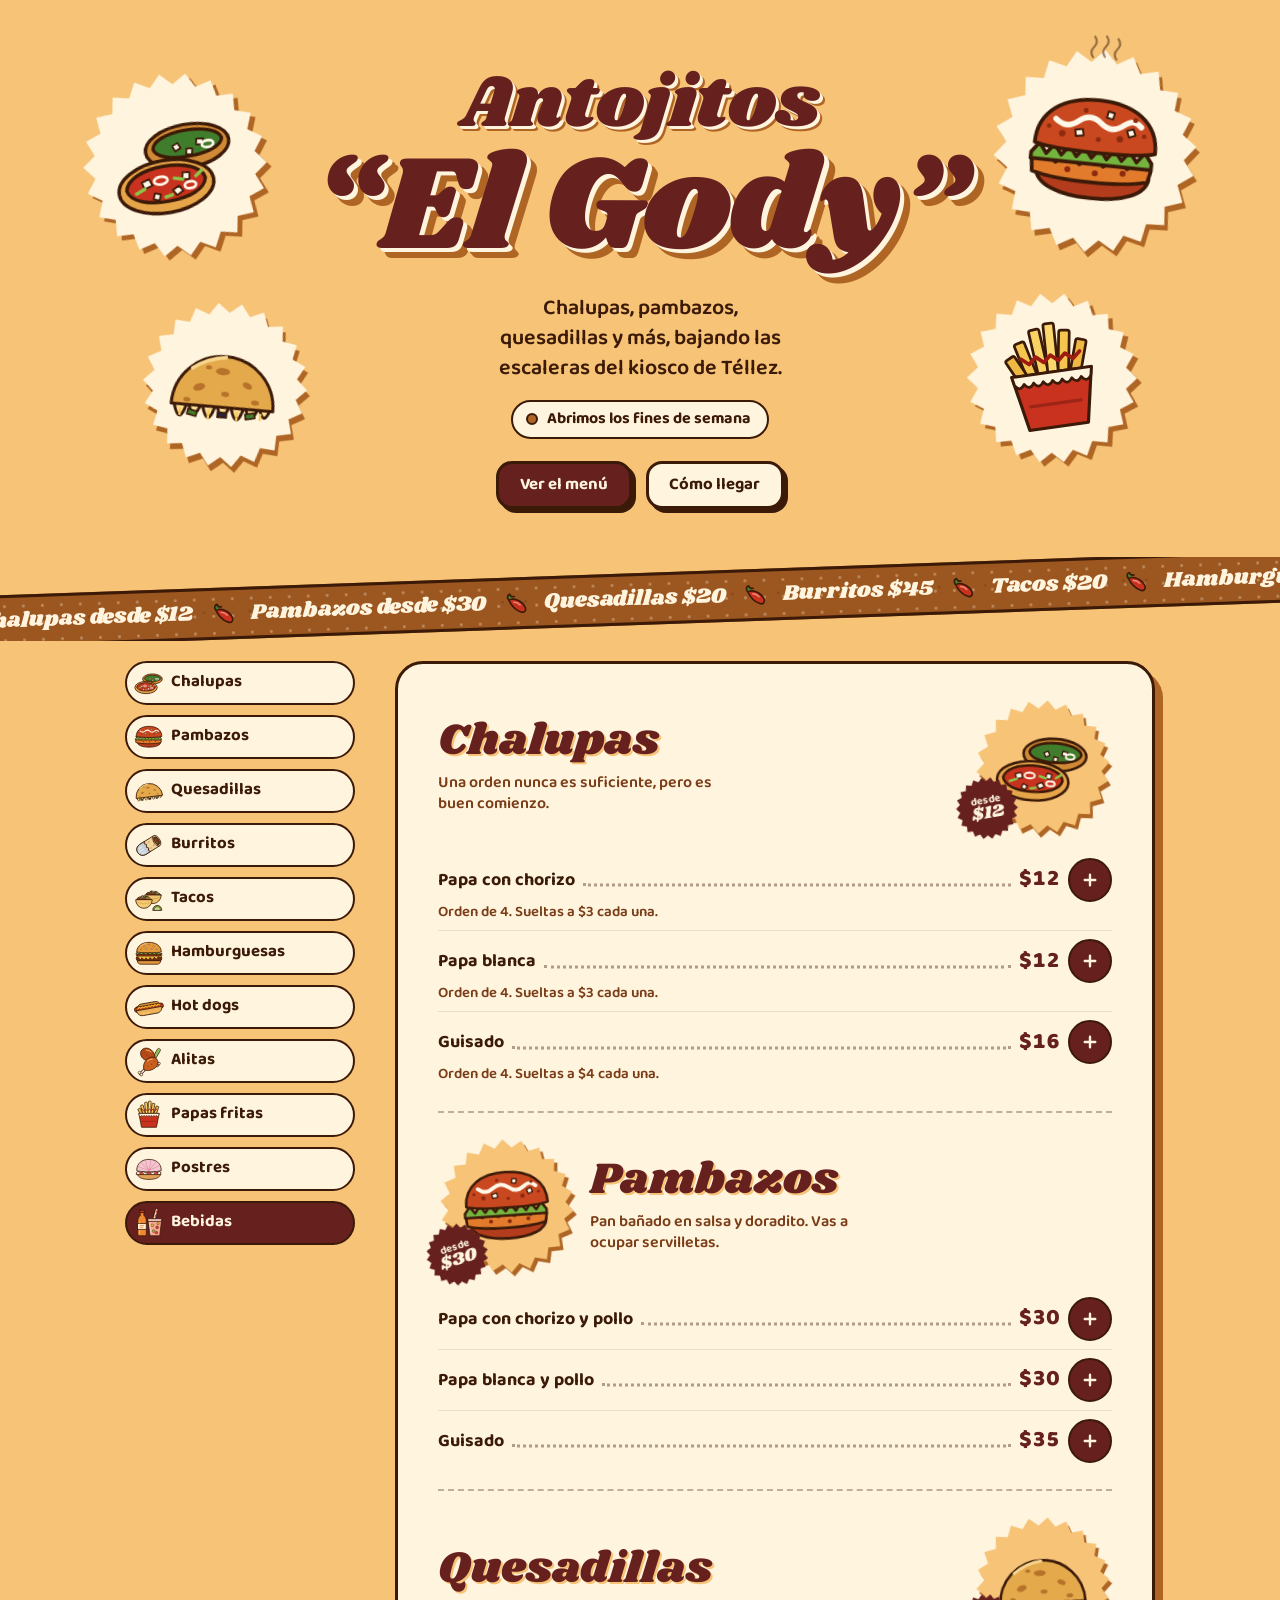
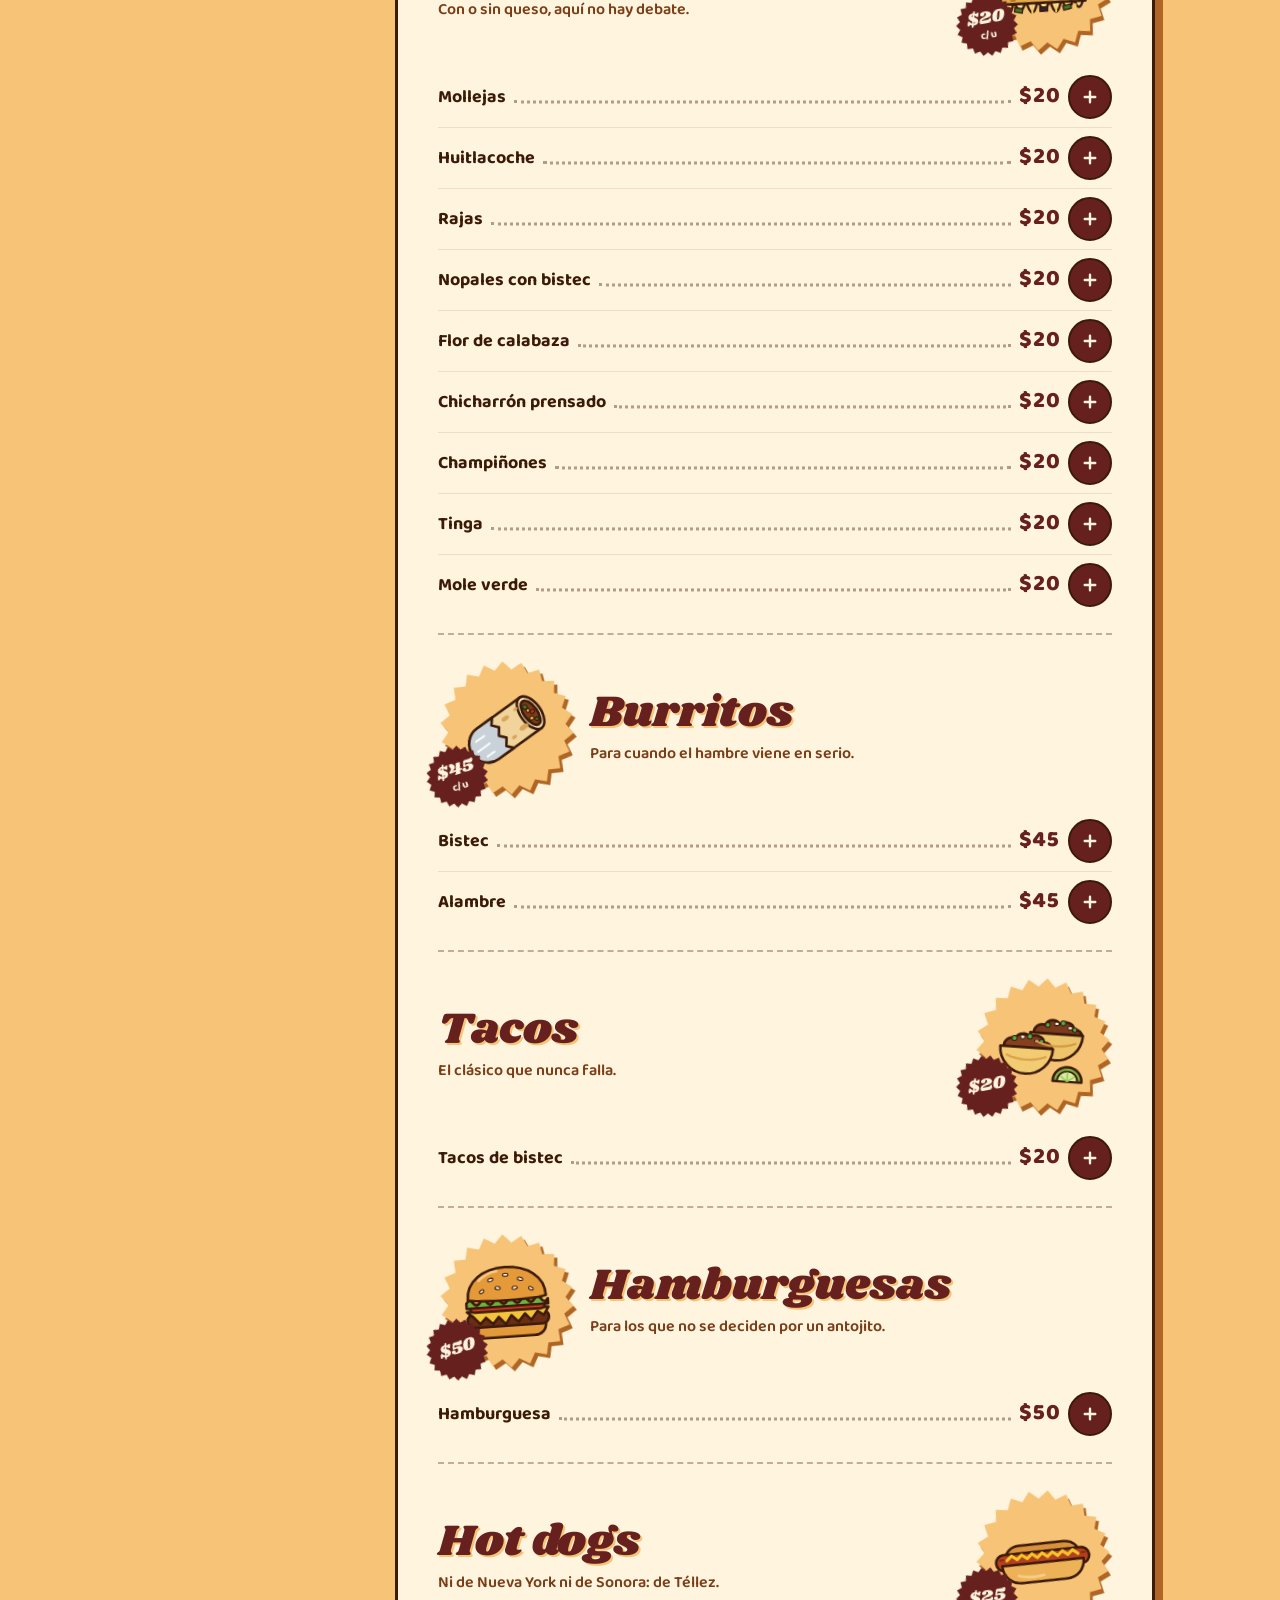
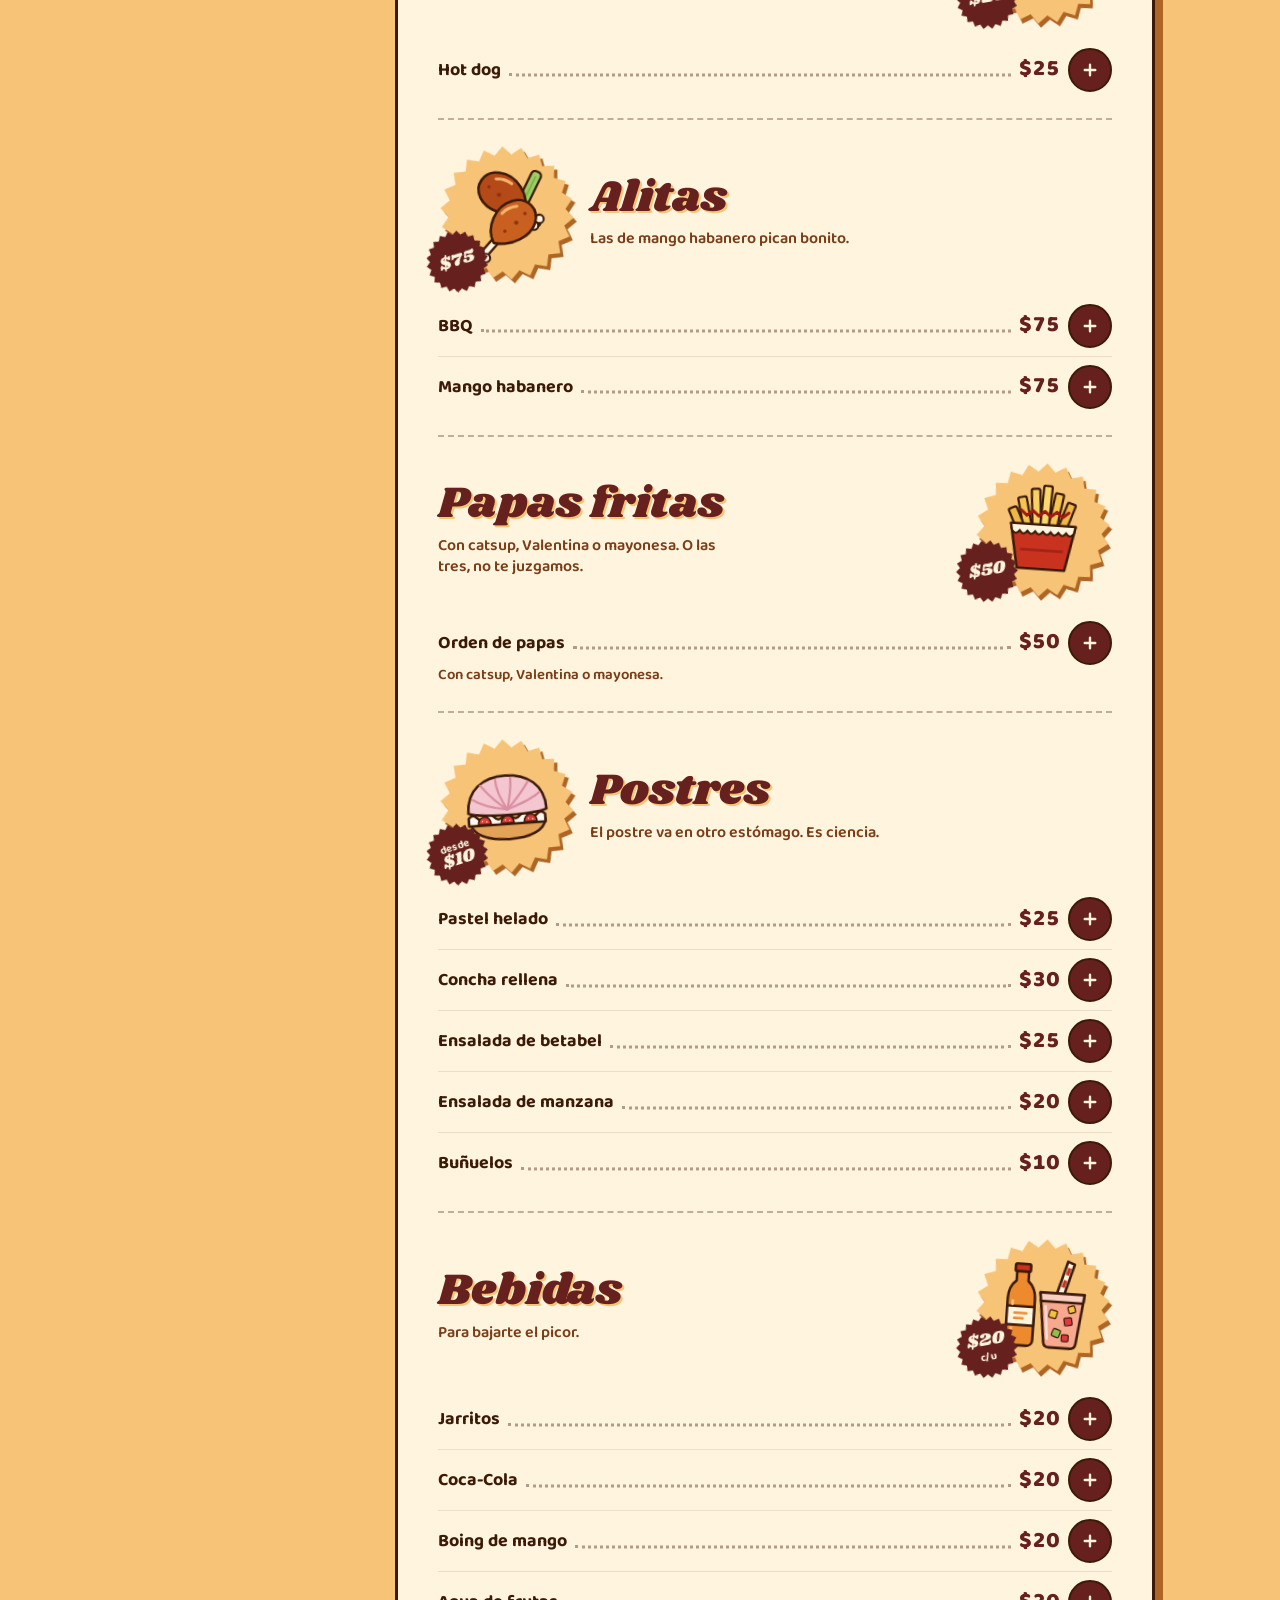
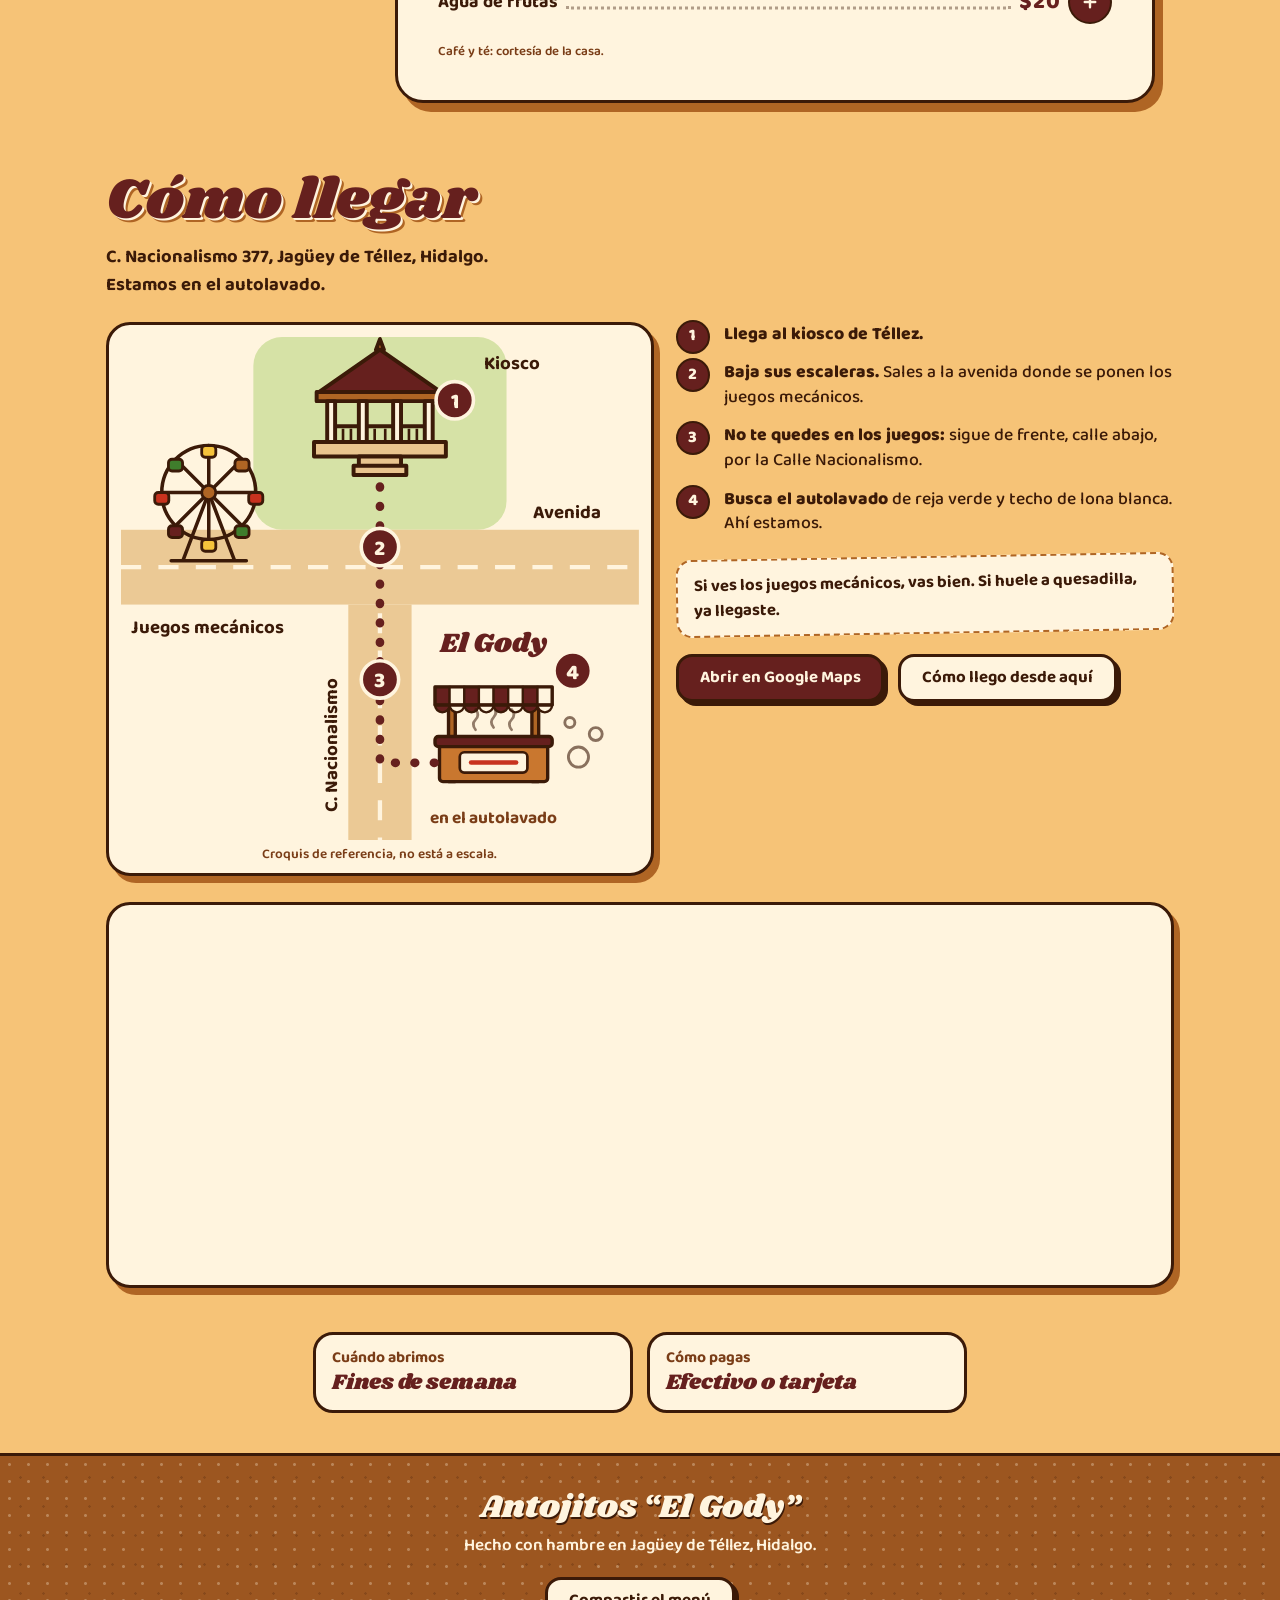
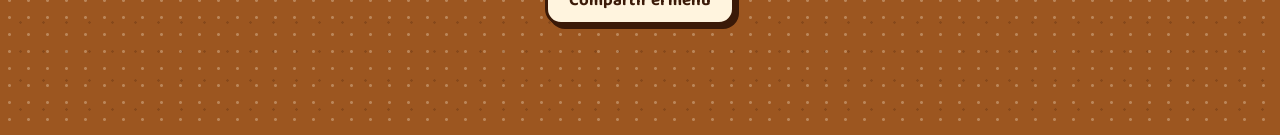
==== index.html @ bcbb07cc "Página del menú de Antojitos "El Gody" Sitio estático para GitHub Pages: menú con precios, ilustraci" ====
<!doctype html>
<html lang="es-MX">
<head>
  <meta charset="utf-8">
  <meta name="viewport" content="width=device-width, initial-scale=1, viewport-fit=cover">
  <title>Antojitos “El Gody” · Menú y precios · Jagüey de Téllez</title>
  <meta name="description" content="Chalupas desde $12, pambazos, quesadillas con o sin queso, burritos, tacos, hamburguesas, hot dogs, alitas, papas y postres. Bajando las escaleras del kiosco de Jagüey de Téllez, Hidalgo.">
  <meta name="theme-color" content="#66201E">
  <link rel="canonical" href="https://ivanvl-18.github.io/antojitos-el-gody/">

  <meta property="og:type" content="website">
  <meta property="og:locale" content="es_MX">
  <meta property="og:site_name" content="Antojitos El Gody">
  <meta property="og:title" content="Antojitos “El Gody” · Menú y precios">
  <meta property="og:description" content="Chalupas, pambazos, quesadillas y más. Bajando las escaleras del kiosco de Jagüey de Téllez. Mira el menú, los precios y cómo llegar.">
  <meta property="og:url" content="https://ivanvl-18.github.io/antojitos-el-gody/">
  <meta property="og:image" content="https://ivanvl-18.github.io/antojitos-el-gody/img/og-image.jpg?v=1">
  <meta property="og:image:secure_url" content="https://ivanvl-18.github.io/antojitos-el-gody/img/og-image.jpg?v=1">
  <meta property="og:image:type" content="image/jpeg">
  <meta property="og:image:width" content="1200">
  <meta property="og:image:height" content="630">
  <meta property="og:image:alt" content="Antojitos El Gody: chalupas, pambazos y quesadillas en Jagüey de Téllez">
  <meta name="twitter:card" content="summary_large_image">
  <meta name="twitter:title" content="Antojitos “El Gody” · Menú y precios">
  <meta name="twitter:description" content="Chalupas, pambazos, quesadillas y más, bajando las escaleras del kiosco de Jagüey de Téllez.">
  <meta name="twitter:image" content="https://ivanvl-18.github.io/antojitos-el-gody/img/og-image.jpg?v=1">

  <link rel="icon" href="favicon.ico" sizes="32x32">
  <link rel="icon" type="image/png" sizes="32x32" href="img/favicon-32.png">
  <link rel="icon" type="image/png" sizes="192x192" href="img/icon-192.png">
  <meta name="apple-mobile-web-app-title" content="El Gody">
  <link rel="apple-touch-icon" href="img/apple-touch-icon.png">
  <link rel="manifest" href="site.webmanifest">

  <link rel="preload" href="fonts/shrikhand-latin-400-normal.woff2" as="font" type="font/woff2" crossorigin>
  <link rel="preload" href="fonts/baloo-2-latin-700-normal.woff2" as="font" type="font/woff2" crossorigin>
  <link rel="stylesheet" href="css/styles.css?v=1">

  <script type="application/ld+json">
  {
    "@context": "https://schema.org",
    "@type": "Restaurant",
    "name": "Antojitos El Gody",
    "url": "https://ivanvl-18.github.io/antojitos-el-gody/",
    "image": "https://ivanvl-18.github.io/antojitos-el-gody/img/og-image.jpg",
    "servesCuisine": ["Antojitos mexicanos", "Comida mexicana"],
    "priceRange": "$",
    "paymentAccepted": "Efectivo, tarjeta",
    "address": {
      "@type": "PostalAddress",
      "streetAddress": "C. Nacionalismo 377 (en el autolavado, abajo del kiosco)",
      "addressLocality": "Jagüey de Téllez",
      "addressRegion": "Hidalgo",
      "addressCountry": "MX"
    },
    "geo": { "@type": "GeoCoordinates", "latitude": 19.982607, "longitude": -98.78892 },
    "hasMap": "https://maps.app.goo.gl/KNUF6QfPcBpcCLHX7"
  }
  </script>
</head>
<body>
<svg xmlns="http://www.w3.org/2000/svg" class="sprite" aria-hidden="true" focusable="false">
<symbol id="i-sello" viewBox="0 0 120 120"><path d="M60.0 2.0 L67.3 9.5 L76.3 4.3 L81.2 13.6 L91.4 11.2 L93.4 21.5 L103.8 22.0 L102.9 32.4 L112.8 35.9 L108.9 45.6 L117.4 51.7 L111.0 60.0 L117.4 68.3 L108.9 74.4 L112.8 84.1 L102.9 87.6 L103.8 98.0 L93.4 98.5 L91.4 108.8 L81.2 106.4 L76.3 115.7 L67.3 110.5 L60.0 118.0 L52.7 110.5 L43.7 115.7 L38.8 106.4 L28.6 108.8 L26.6 98.5 L16.2 98.0 L17.1 87.6 L7.2 84.1 L11.1 74.4 L2.6 68.3 L9.0 60.0 L2.6 51.7 L11.1 45.6 L7.2 35.9 L17.1 32.4 L16.2 22.0 L26.6 21.5 L28.6 11.2 L38.8 13.6 L43.7 4.3 L52.7 9.5Z"/></symbol>
<symbol id="i-chalupa" viewBox="0 0 120 120"><g stroke="#3B1A08" stroke-width="3" stroke-linejoin="round">
  <ellipse cx="73" cy="45" rx="37" ry="19" fill="#D08A35"/>
  <path d="M43 43c1-7 14-12 30-12s30 5 31 12c-1 7-15 11-31 11s-29-4-30-11z" fill="#3F7D2C"/>
  <ellipse cx="49" cy="77" rx="42" ry="23" fill="#E6A548"/>
  <path d="M14 75c2-10 17-16 35-16s34 6 35 16c-2 10-17 15-35 15s-33-5-35-15z" fill="#C8321E"/>
</g>
<g fill="#FFF7E8" stroke="#3B1A08" stroke-width="1.6" stroke-linejoin="round">
  <path d="M28 70l7-2 2 6-7 2z"/><path d="M54 81l6-3 3 5-6 3z"/><path d="M65 67l6 1-1 6-6-1z"/>
  <path d="M38 81l5 2-2 5-5-2z"/><path d="M82 40l6 1-1 5-6-1z"/><path d="M60 43l5-2 2 5-5 2z"/><path d="M72 47l5 1-1 5-5-1z"/>
</g>
<g fill="none" stroke="#FFF7E8" stroke-width="2.4">
  <ellipse cx="45" cy="71" rx="6" ry="3.4"/><ellipse cx="70" cy="79" rx="5" ry="3"/><ellipse cx="91" cy="46" rx="5" ry="3"/>
</g>
<g stroke="#8BC34A" stroke-width="3" stroke-linecap="round"><path d="M22 79l8-3M57 71l7 2M76 72l6-4M47 86l6-1"/></g></symbol>
<symbol id="i-pambazo" viewBox="0 0 120 120"><g stroke="#3B1A08" stroke-width="3" stroke-linejoin="round" stroke-linecap="round">
  <path d="M15 78c1 13 19 20 45 20s44-7 45-20z" fill="#B23C1B"/>
  <path d="M11 72c6-5 13-5 19 0 6-5 13-5 19 0 6-5 13-5 19 0 6-5 13-5 19 0 6-5 13-5 19 0l-2 9c-22 6-70 6-92 0z" fill="#E27B2C"/>
  <path d="M10 66l6-8 6 8 6-8 6 8 6-8 6 8 6-8 6 8 6-8 6 8 6-8 6 8 6-8 6 8 6-8 6 8v5H10z" fill="#73B33E"/>
  <path d="M12 58C12 33 32 20 60 20s48 13 48 38c-15 5-81 5-96 0z" fill="#C9481F"/>
</g>
<path d="M27 38c6 5 12 5 18 0s12-5 18 0 12 5 18 0 10-4 14 0" fill="none" stroke="#FFF7E8" stroke-width="4.5" stroke-linecap="round"/>
<g fill="#8E2A10"><circle cx="33" cy="49" r="2.6"/><circle cx="50" cy="29" r="2"/><circle cx="79" cy="49" r="2.6"/><circle cx="90" cy="33" r="2"/><circle cx="62" cy="51" r="2"/><circle cx="22" cy="44" r="1.8"/><circle cx="98" cy="45" r="1.8"/></g>
<g fill="#FFF7E8" stroke="#3B1A08" stroke-width="1.5" stroke-linejoin="round"><path d="M43 45l6-1 1 5-6 1z"/><path d="M68 28l5 1-1 5-5-1z"/><path d="M84 42l5-2 2 5-5 2z"/></g>
<g fill="#8E2A10"><circle cx="40" cy="77" r="2.4"/><circle cx="62" cy="78" r="2.4"/><circle cx="84" cy="76" r="2.4"/></g></symbol>
<symbol id="i-quesadilla" viewBox="0 0 120 120"><g transform="rotate(-7 60 70)">
  <g stroke="#3B1A08" stroke-width="3" stroke-linejoin="round">
    <path d="M12 78q7 30 14 0q7 24 14 0q7 30 14 0q7 24 14 0q7 30 14 0q7 24 14 0q6 22 12 0z" fill="#FFE29A"/>
    <path d="M10 82a50 50 0 0 1 100 0z" fill="#E4A94B"/>
  </g>
  <path d="M19 86v6M47 86v8M75 86v7M98 86v5" stroke="#F7C95C" stroke-width="2.4" stroke-linecap="round"/>
  <g fill="#B8732B">
    <ellipse cx="36" cy="64" rx="6" ry="3.5" transform="rotate(-20 36 64)"/><ellipse cx="58" cy="47" rx="7" ry="3.5"/>
    <ellipse cx="83" cy="59" rx="5" ry="3" transform="rotate(25 83 59)"/><ellipse cx="62" cy="69" rx="4" ry="2.5"/>
    <ellipse cx="92" cy="75" rx="4" ry="2.4"/><ellipse cx="25" cy="77" rx="3.5" ry="2.2"/><ellipse cx="44" cy="44" rx="3" ry="2"/>
  </g>
  <g stroke="#3B1A08" stroke-width="1.6" stroke-linejoin="round">
    <path d="M27 86l9 2-1 5-9-2z" fill="#3F7D2C"/><path d="M56 87h9v5h-9z" fill="#2E2238"/><path d="M83 87l9-2 1 5-9 2z" fill="#3F7D2C"/>
  </g>
  <path d="M28 46q14-11 32-13" fill="none" stroke="#F7D58C" stroke-width="3.5" stroke-linecap="round"/>
</g></symbol>
<symbol id="i-burrito" viewBox="0 0 120 120"><g transform="rotate(-32 60 62)">
  <g stroke="#3B1A08" stroke-width="3" stroke-linejoin="round">
    <path d="M32 40h62v44H32a22 22 0 0 1 0-44z" fill="#F0D49B"/>
    <path d="M32 40h22l-6 7 6 7-6 8 6 7-6 8 6 7H32a22 22 0 0 1 0-44z" fill="#C9D1D9"/>
    <ellipse cx="94" cy="62" rx="12" ry="22" fill="#F7E2B5"/>
    <ellipse cx="94" cy="62" rx="8" ry="16.5" fill="#7A3B1E"/>
  </g>
  <g stroke="#3B1A08" stroke-width="1.3">
    <rect x="90" y="50" width="5" height="5" rx="1.5" fill="#3F7D2C"/><rect x="94" y="60" width="5" height="4" rx="1.5" fill="#C8321E"/>
    <rect x="89" y="66" width="5" height="4" rx="1.5" fill="#F5C33B"/><rect x="94" y="70" width="4" height="4" rx="1.5" fill="#3F7D2C"/>
    <rect x="91" y="56" width="4" height="4" rx="1.5" fill="#F5C33B"/>
  </g>
  <g fill="#D9A55B"><ellipse cx="66" cy="50" rx="5" ry="2.5"/><ellipse cx="78" cy="71" rx="6" ry="3"/><ellipse cx="62" cy="74" rx="3.5" ry="2"/><ellipse cx="82" cy="48" rx="3" ry="1.8"/></g>
  <g stroke="#FFFFFF" stroke-width="2.4" stroke-linecap="round" opacity=".9"><path d="M22 52h12M17 63h17M23 74h10"/></g>
</g></symbol>
<symbol id="i-tacos" viewBox="0 0 120 120"><g stroke="#3B1A08" stroke-width="3" stroke-linejoin="round" stroke-linecap="round">
  <path d="M48 46c0-7 6-12 13-10 3-7 13-8 17-2 6-5 16-2 17 5 6 0 10 4 10 8z" fill="#7A3B1E"/>
  <path d="M44 46a31 31 0 0 0 62 0z" fill="#EEC46A"/>
  <path d="M14 64c0-7 6-12 13-10 3-7 13-8 17-2 6-5 16-2 17 5 6 0 10 4 10 8z" fill="#86401F"/>
  <path d="M10 64a31 31 0 0 0 62 0z" fill="#F2CB72"/>
  <path d="M74 101a17 17 0 0 1 34 0z" fill="#7CB342"/>
  <path d="M79 101a12 12 0 0 1 24 0z" fill="#D7EDA0" stroke-width="2"/>
</g>
<path d="M91 101V90M91 101l-8-6M91 101l8-6" stroke="#9CCB5E" stroke-width="2"/>
<g fill="#4CAF50" stroke="#3B1A08" stroke-width="1.2">
  <circle cx="26" cy="54" r="3"/><circle cx="44" cy="51" r="3"/><circle cx="58" cy="56" r="2.6"/><circle cx="64" cy="36" r="2.8"/><circle cx="82" cy="33" r="3"/><circle cx="96" cy="40" r="2.6"/>
</g>
<g fill="#FFF7E8" stroke="#3B1A08" stroke-width="1.2">
  <rect x="33" y="50" width="5" height="4" rx="1"/><rect x="50" y="54" width="5" height="4" rx="1"/><rect x="72" y="32" width="5" height="4" rx="1"/><rect x="88" y="36" width="5" height="4" rx="1"/>
</g>
<path d="M18 74q23 9 46 0" fill="none" stroke="#D9A24C" stroke-width="2.5" stroke-linecap="round"/>
<path d="M52 56q23 9 46 0" fill="none" stroke="#D29A44" stroke-width="2.5" stroke-linecap="round"/></symbol>
<symbol id="i-hamburguesa" viewBox="0 0 120 120"><g stroke="#3B1A08" stroke-width="3" stroke-linejoin="round">
  <path d="M16 88h88c0 9-6 14-14 14H30c-8 0-14-5-14-14z" fill="#E39A3A"/>
  <rect x="12" y="73" width="96" height="16" rx="8" fill="#6B2E14"/>
  <path d="M12 70H108L102 79 95 74 87 84 80 76 72 85 64 77 57 87 49 78 42 86 34 78 27 85 20 77Z" fill="#F5C33B"/>
  <rect x="16" y="62" width="88" height="9" rx="4.5" fill="#D93A26"/>
  <path d="M12 60q4-6 8 0t8 0 8 0 8 0 8 0 8 0 8 0 8 0 8 0 8 0 8 0 8 0V66H12z" fill="#6DB33F"/>
  <path d="M14 56c0-22 20-36 46-36s46 14 46 36c-10 4-82 4-92 0z" fill="#E59A3A"/>
</g>
<g fill="#FFF4DE" stroke="#3B1A08" stroke-width="1.2">
  <ellipse cx="42" cy="34" rx="3.2" ry="1.8" transform="rotate(-20 42 34)"/><ellipse cx="60" cy="29" rx="3.2" ry="1.8"/>
  <ellipse cx="77" cy="35" rx="3.2" ry="1.8" transform="rotate(20 77 35)"/><ellipse cx="50" cy="44" rx="3.2" ry="1.8" transform="rotate(10 50 44)"/>
  <ellipse cx="70" cy="45" rx="3.2" ry="1.8" transform="rotate(-10 70 45)"/><ellipse cx="31" cy="47" rx="3" ry="1.7" transform="rotate(-30 31 47)"/>
  <ellipse cx="89" cy="47" rx="3" ry="1.7" transform="rotate(30 89 47)"/>
</g>
<path d="M28 34q10-9 22-10" fill="none" stroke="#F7C98A" stroke-width="3" stroke-linecap="round"/></symbol>
<symbol id="i-hotdog" viewBox="0 0 120 120"><g transform="rotate(-10 60 64)">
  <g stroke="#3B1A08" stroke-width="3" stroke-linejoin="round" stroke-linecap="round">
    <path d="M16 62c0-12 8-18 18-18h52c10 0 18 6 18 18z" fill="#D8923C"/>
    <rect x="5" y="53" width="110" height="19" rx="9.5" fill="#B5401F"/>
    <path d="M12 66h96c0 13-9 22-22 22H34c-13 0-22-9-22-22z" fill="#EDB257"/>
  </g>
  <path d="M18 60l6-5 6 5 6-5 6 5 6-5 6 5 6-5 6 5 6-5 6 5 6-5 6 5 6-5 6 5" fill="none" stroke="#F5C629" stroke-width="3.6" stroke-linecap="round" stroke-linejoin="round"/>
  <path d="M10 59h4M106 59h4" stroke="#8E2A10" stroke-width="2.5" stroke-linecap="round"/>
  <path d="M30 79q14 5 30 2" fill="none" stroke="#F7CD86" stroke-width="3" stroke-linecap="round"/>
</g></symbol>
<symbol id="i-alitas" viewBox="0 0 120 120"><g stroke="#3B1A08" stroke-width="2.6" stroke-linejoin="round">
  <rect x="78" y="10" width="12" height="62" rx="5" fill="#9CCC65" transform="rotate(30 84 41)"/>
  <path d="M84 16v50" stroke="#7CB342" stroke-width="2" transform="rotate(30 84 41)"/>
</g>
<g transform="translate(118 -34) scale(-1 1)">
  <path d="M40 92L24 108" stroke="#3B1A08" stroke-width="11" stroke-linecap="round"/>
  <path d="M40 92L24 108" stroke="#FFF4DE" stroke-width="5.5" stroke-linecap="round"/>
  <circle cx="20.5" cy="103.5" r="5" fill="#FFF4DE" stroke="#3B1A08" stroke-width="2.4"/>
  <circle cx="27.5" cy="111" r="5" fill="#FFF4DE" stroke="#3B1A08" stroke-width="2.4"/>
  <path d="M38 94C30 76 42 50 64 46c18-3 30 12 24 28-6 15-28 26-50 20z" fill="#B44A17" stroke="#3B1A08" stroke-width="3" stroke-linejoin="round"/>
  <path d="M50 60q8-7 18-7" stroke="#F6B26B" stroke-width="3.5" fill="none" stroke-linecap="round"/>
  <g fill="#8E3210"><circle cx="66" cy="72" r="2.5"/><circle cx="52" cy="81" r="2"/><circle cx="77" cy="62" r="2"/></g></g>
<g transform="translate(4 0)">
  <path d="M40 92L24 108" stroke="#3B1A08" stroke-width="11" stroke-linecap="round"/>
  <path d="M40 92L24 108" stroke="#FFF4DE" stroke-width="5.5" stroke-linecap="round"/>
  <circle cx="20.5" cy="103.5" r="5" fill="#FFF4DE" stroke="#3B1A08" stroke-width="2.4"/>
  <circle cx="27.5" cy="111" r="5" fill="#FFF4DE" stroke="#3B1A08" stroke-width="2.4"/>
  <path d="M38 94C30 76 42 50 64 46c18-3 30 12 24 28-6 15-28 26-50 20z" fill="#C9601F" stroke="#3B1A08" stroke-width="3" stroke-linejoin="round"/>
  <path d="M50 60q8-7 18-7" stroke="#F6B26B" stroke-width="3.5" fill="none" stroke-linecap="round"/>
  <g fill="#8E3210"><circle cx="66" cy="72" r="2.5"/><circle cx="52" cy="81" r="2"/><circle cx="77" cy="62" r="2"/></g></g></symbol>
<symbol id="i-papas" viewBox="0 0 120 120"><g stroke="#3B1A08" stroke-width="2.6" stroke-linejoin="round">
  <rect x="34" y="22" width="10" height="50" rx="2" fill="#F5C64F" transform="rotate(-14 39 47)"/>
  <rect x="80" y="26" width="10" height="46" rx="2" fill="#EDB843" transform="rotate(18 85 49)"/>
  <rect x="46" y="12" width="10" height="58" rx="2" fill="#F8D262" transform="rotate(-5 51 41)"/>
  <rect x="68" y="16" width="10" height="54" rx="2" fill="#F5C64F" transform="rotate(9 73 43)"/>
  <rect x="57" y="8" width="10" height="60" rx="2" fill="#FAD86E" transform="rotate(2 62 38)"/>
  <rect x="26" y="34" width="10" height="40" rx="2" fill="#EDB843" transform="rotate(-26 31 54)"/>
  <path d="M22 54h76l-10 52H32z" fill="#C8321E" stroke-width="3"/>
  <path d="M22 54H98L96.5 62 Q91.9 69.0 87.3 62.0 Q82.8 69.0 78.2 62.0 Q73.7 69.0 69.1 62.0 Q64.6 69.0 60.0 62.0 Q55.4 69.0 50.9 62.0 Q46.3 69.0 41.8 62.0 Q37.2 69.0 32.7 62.0 Q28.1 69.0 23.5 62.0Z" fill="#FFF4DE"/>
</g>
<path d="M33 38l7 6 7-6 7 6 7-6 7 6 7-6 7 6 7-6" fill="none" stroke="#9E1B12" stroke-width="3.6" stroke-linecap="round" stroke-linejoin="round"/>
<path d="M36 84h48" stroke="#9E2416" stroke-width="3" stroke-linecap="round"/></symbol>
<symbol id="i-postre" viewBox="0 0 120 120"><g stroke="#3B1A08" stroke-width="3" stroke-linejoin="round" stroke-linecap="round">
  <path d="M16 78h88c-2 13-18 21-44 21S18 91 16 78z" fill="#E2A257"/>
  <path d="M14 72q5-6 10 0t10 0 10 0 10 0 10 0 10 0 10 0 10 0 10 0v9H14z" fill="#FFF8EE"/>
</g>
<g stroke="#3B1A08" stroke-width="1.8" stroke-linejoin="round">
  <path d="M25 80c0-5 3-9 7.5-9s7.5 4 7.5 9z" fill="#E0393E"/><path d="M52 80c0-5 3-9 7.5-9s7.5 4 7.5 9z" fill="#E0393E"/><path d="M79 80c0-5 3-9 7.5-9s7.5 4 7.5 9z" fill="#E0393E"/>
</g>
<g fill="#FFE3A3"><circle cx="30" cy="76" r=".9"/><circle cx="35" cy="77" r=".9"/><circle cx="57" cy="76" r=".9"/><circle cx="62" cy="77" r=".9"/><circle cx="84" cy="76" r=".9"/><circle cx="89" cy="77" r=".9"/></g>
<path d="M14 66C14 38 34 24 60 24s46 14 46 42c-16 6-76 6-92 0z" fill="#F4C6CF" stroke="#3B1A08" stroke-width="3" stroke-linejoin="round"/>
<g fill="none" stroke="#D98FA0" stroke-width="2.6" stroke-linecap="round">
  <path d="M60 64C46 54 36 42 30 34"/><path d="M60 64C52 50 48 38 48 28"/><path d="M60 64C64 50 66 38 66 27"/>
  <path d="M60 64C72 52 80 42 86 33"/><path d="M60 64C78 58 92 52 99 46"/><path d="M60 64C42 61 28 56 20 50"/>
</g></symbol>
<symbol id="i-bebida" viewBox="0 0 120 120"><g stroke="#3B1A08" stroke-width="3" stroke-linejoin="round" stroke-linecap="round">
  <path d="M27 20h14v12c7 6 9 13 9 21v48c0 4-3 7-7 7H25c-4 0-7-3-7-7V53c0-8 2-15 9-21z" fill="#EE8A2E"/>
  <rect x="25" y="12" width="18" height="9" rx="2" fill="#C8321E"/>
  <rect x="18" y="62" width="32" height="22" fill="#FFF4DE"/>
  <path d="M86 6l8 3-14 50-8-3z" fill="#FFF4DE"/>
  <path d="M56 44h52l-7 58c-.5 4-3 6-7 6H70c-4 0-6.5-2-7-6z" fill="#F7A88F"/>
  <path d="M56 44h52l-1.2 10H57.2z" fill="#FBD0C2"/>
</g>
<path d="M88.5 13.5l-2.4 8.6M84.4 28.2l-2.4 8.6" stroke="#C8321E" stroke-width="4"/>
<g stroke="#3B1A08" stroke-width="1.4">
  <rect x="68" y="64" width="9" height="9" rx="1.5" fill="#F5C33B" transform="rotate(12 72 68)"/>
  <rect x="86" y="72" width="9" height="9" rx="1.5" fill="#E0393E" transform="rotate(-10 90 76)"/>
  <rect x="73" y="86" width="9" height="9" rx="1.5" fill="#8BC34A" transform="rotate(20 77 90)"/>
  <rect x="90" y="58" width="8" height="8" rx="1.5" fill="#F5C33B" transform="rotate(-18 94 62)"/>
  <rect x="84" y="92" width="8" height="8" rx="1.5" fill="#E0393E"/>
</g>
<path d="M63 60l4 38" stroke="#FFFFFF" stroke-width="3" stroke-linecap="round" opacity=".65"/>
<path d="M24 56v4M24 88v12" stroke="#FFC48A" stroke-width="3" stroke-linecap="round"/>
<path d="M27 70h14M27 76h10" stroke="#EE8A2E" stroke-width="3" stroke-linecap="round"/></symbol>
<symbol id="i-kiosko" viewBox="0 0 120 120"><g stroke="#3B1A08" stroke-width="3" stroke-linejoin="round">
  <path d="M57 14h6l-3-8z" fill="#AF6524"/>
  <path d="M60 14L106 46H14z" fill="#66201E"/>
  <path d="M12 46h96v7H12z" fill="#AF6524"/>
  <path d="M20 53h6v31h-6zM44 53h6v31h-6zM70 53h6v31h-6zM94 53h6v31h-6z" fill="#FFF4DE"/>
  <path d="M26 72h18M50 72h20M76 72h18" fill="none"/>
  <path d="M10 84h100v11H10z" fill="#E9C48E"/>
  <path d="M44 95h32v7H44zM40 102h40v7H40z" fill="#E9C48E"/>
</g>
<path d="M32 74v10M38 74v10M56 74v10M64 74v10M82 74v10M88 74v10" stroke="#3B1A08" stroke-width="2"/></symbol>
<symbol id="i-rueda" viewBox="0 0 120 120"><g fill="none" stroke="#3B1A08" stroke-width="3" stroke-linecap="round" stroke-linejoin="round">
  <path d="M60 54L38 112M60 54L82 112M28 112h64"/>
  <circle cx="60" cy="54" r="40"/>
  <path d="M60 14v80M20 54h80M31.7 25.7l56.6 56.6M88.3 25.7L31.7 82.3"/>
</g>
<g stroke="#3B1A08" stroke-width="2.4"><rect x="94.0" y="54.0" width="12" height="10" rx="3" fill="#C8321E"/><rect x="82.3" y="82.3" width="12" height="10" rx="3" fill="#3F7D2C"/><rect x="54.0" y="94.0" width="12" height="10" rx="3" fill="#F5C33B"/><rect x="25.7" y="82.3" width="12" height="10" rx="3" fill="#66201E"/><rect x="14.0" y="54.0" width="12" height="10" rx="3" fill="#C8321E"/><rect x="25.7" y="25.7" width="12" height="10" rx="3" fill="#3F7D2C"/><rect x="54.0" y="14.0" width="12" height="10" rx="3" fill="#F5C33B"/><rect x="82.3" y="25.7" width="12" height="10" rx="3" fill="#AF6524"/></g>
<circle cx="60" cy="54" r="6" fill="#AF6524" stroke="#3B1A08" stroke-width="2.4"/></symbol>
<symbol id="i-puesto" viewBox="0 0 120 120"><g stroke="#3B1A08" stroke-width="3" stroke-linejoin="round">
  <path d="M20 40h6v66h-6zM94 40h6v66h-6z" fill="#AF6524"/>
  <rect x="12" y="72" width="96" height="34" rx="3" fill="#C9772F"/>
  <rect x="8" y="66" width="104" height="9" rx="3" fill="#66201E"/>
</g>
<g stroke="#3B1A08" stroke-width="2"><rect x="8" y="22" width="13" height="16" fill="#66201E"/><path d="M8 38a6.5 6.5 0 0 0 13 0z" fill="#66201E"/><rect x="21" y="22" width="13" height="16" fill="#FFF4DE"/><path d="M21 38a6.5 6.5 0 0 0 13 0z" fill="#FFF4DE"/><rect x="34" y="22" width="13" height="16" fill="#66201E"/><path d="M34 38a6.5 6.5 0 0 0 13 0z" fill="#66201E"/><rect x="47" y="22" width="13" height="16" fill="#FFF4DE"/><path d="M47 38a6.5 6.5 0 0 0 13 0z" fill="#FFF4DE"/><rect x="60" y="22" width="13" height="16" fill="#66201E"/><path d="M60 38a6.5 6.5 0 0 0 13 0z" fill="#66201E"/><rect x="73" y="22" width="13" height="16" fill="#FFF4DE"/><path d="M73 38a6.5 6.5 0 0 0 13 0z" fill="#FFF4DE"/><rect x="86" y="22" width="13" height="16" fill="#66201E"/><path d="M86 38a6.5 6.5 0 0 0 13 0z" fill="#66201E"/><rect x="99" y="22" width="13" height="16" fill="#FFF4DE"/><path d="M99 38a6.5 6.5 0 0 0 13 0z" fill="#FFF4DE"/></g>
<rect x="8" y="22" width="104" height="16" fill="none" stroke="#3B1A08" stroke-width="3" stroke-linejoin="round"/>
<rect x="30" y="80" width="60" height="18" rx="4" fill="#FFF4DE" stroke="#3B1A08" stroke-width="2.4"/>
<path d="M40 89h40" stroke="#C8321E" stroke-width="4" stroke-linecap="round"/>
<g fill="none" stroke="#3B1A08" stroke-width="2.4" stroke-linecap="round" opacity=".55"><path d="M44 60q-4-5 0-9t0-9"/><path d="M60 58q-4-5 0-9t0-9"/><path d="M76 60q-4-5 0-9t0-9"/></g></symbol>
<symbol id="i-chile" viewBox="0 0 48 48"><path d="M14 18c10-3 22 3 26 13 2 5-2 9-7 7-8-3-14-8-19-20z" fill="#C8321E" stroke="#3B1A08" stroke-width="2.6" stroke-linejoin="round"/>
<path d="M14 18c-3-3-2-8 2-9 1 3 3 5 7 4" fill="#3F7D2C" stroke="#3B1A08" stroke-width="2.6" stroke-linejoin="round" stroke-linecap="round"/>
<path d="M22 22q6 0 10 5" fill="none" stroke="#F08A7A" stroke-width="2.2" stroke-linecap="round"/></symbol>
</svg>

<a class="saltar" href="#menu">Saltar al menú</a>

<header class="portada">
  <div class="portada__stickers" aria-hidden="true">
    <div class="sticker sticker--1">
      <svg class="sticker__sello" viewBox="0 0 120 120"><use href="#i-sello"/></svg>
      <svg class="sticker__comida" viewBox="0 0 120 120"><use href="#i-chalupa"/></svg>
    </div>
    <div class="sticker sticker--2">
      <svg class="sticker__sello" viewBox="0 0 120 120"><use href="#i-sello"/></svg>
      <svg class="sticker__comida" viewBox="0 0 120 120"><use href="#i-pambazo"/></svg>
      <svg class="vapor" viewBox="0 0 60 40"><path d="M14 38q-6-7 0-14t0-14"/><path d="M30 36q-6-7 0-14t0-14"/><path d="M46 38q-6-7 0-14t0-14"/></svg>
    </div>
    <div class="sticker sticker--3">
      <svg class="sticker__sello" viewBox="0 0 120 120"><use href="#i-sello"/></svg>
      <svg class="sticker__comida" viewBox="0 0 120 120"><use href="#i-quesadilla"/></svg>
    </div>
    <div class="sticker sticker--4">
      <svg class="sticker__sello" viewBox="0 0 120 120"><use href="#i-sello"/></svg>
      <svg class="sticker__comida" viewBox="0 0 120 120"><use href="#i-papas"/></svg>
    </div>
  </div>

  <h1 class="logo">
    <span class="logo__antes">Antojitos</span>
    <span class="logo__nombre">“El Gody”</span>
  </h1>
  <p class="portada__texto">Chalupas, pambazos, quesadillas y más, bajando las escaleras del kiosco de Téllez.</p>
  <p class="estado" id="estado"><span class="estado__punto" aria-hidden="true"></span><span id="estado-texto">Abrimos los fines de semana</span></p>
  <div class="portada__botones">
    <a class="btn btn--principal" href="#menu">Ver el menú</a>
    <a class="btn btn--secundario" href="#como-llegar">Cómo llegar</a>
  </div>
</header>

<div class="liston-caja" aria-hidden="true">
  <div class="liston">
    <div class="liston__pista" id="liston"></div>
  </div>
</div>

<div class="carta">
  <nav class="categorias" aria-label="Secciones del menú">
    <ul class="categorias__lista" id="categorias"></ul>
  </nav>

  <main class="hoja" id="menu" tabindex="-1">
    <h2 class="hoja__titulo">El menú</h2>
    <div id="menu-contenido">
      <noscript><p class="sin-js">Para ver el menú con precios, activa JavaScript en tu navegador.</p></noscript>
    </div>
  </main>
</div>

<section class="llegar" id="como-llegar" aria-labelledby="llegar-titulo">
  <h2 class="seccion__titulo" id="llegar-titulo">Cómo llegar</h2>
  <p class="llegar__direccion">C. Nacionalismo 377, Jagüey de Téllez, Hidalgo. Estamos en el autolavado.</p>

  <div class="llegar__grid">
    <figure class="croquis">
      <svg class="croquis__svg" viewBox="0 0 360 350" role="img" aria-labelledby="croquis-titulo croquis-desc">
        <title id="croquis-titulo">Croquis para llegar a Antojitos El Gody</title>
        <desc id="croquis-desc">Desde el kiosco de Téllez bajas las escaleras a la avenida donde se ponen los juegos mecánicos y sigues de frente, calle abajo, por la Calle Nacionalismo hasta el autolavado.</desc>
        <defs>
          <mask id="ruta-mascara" maskUnits="userSpaceOnUse" x="0" y="0" width="360" height="350">
            <path class="ruta__trazo" d="M180 104V296H222" pathLength="1" fill="none" stroke="#fff" stroke-width="14" stroke-linecap="round" stroke-linejoin="round"/>
          </mask>
        </defs>
        <rect x="92" y="0" width="176" height="134" rx="20" fill="#D6E2A6"/>
        <rect x="0" y="134" width="360" height="52" fill="#EBC995"/>
        <path d="M0 160H360" stroke="#FFF4DE" stroke-width="3" stroke-dasharray="14 12"/>
        <rect x="158" y="186" width="44" height="164" fill="#EBC995"/>
        <path d="M180 192V350" stroke="#FFF4DE" stroke-width="3" stroke-dasharray="14 12"/>
        <use href="#i-kiosko" x="125" y="-4" width="110" height="110"/>
        <use href="#i-rueda" x="12" y="64" width="98" height="98"/>
        <g fill="none" stroke="#3B1A08" stroke-width="2" opacity=".6">
          <circle cx="318" cy="292" r="7"/><circle cx="330" cy="276" r="4.5"/><circle cx="312" cy="268" r="3.5"/>
        </g>
        <use href="#i-puesto" x="212" y="226" width="94" height="94"/>
        <path class="ruta" d="M180 104V296H222" fill="none" stroke="#66201E" stroke-width="6" stroke-linecap="round" stroke-dasharray="0.5 13" mask="url(#ruta-mascara)"/>
        <text class="croquis__etiqueta" x="60" y="206" text-anchor="middle">Juegos mecánicos</text>
        <text class="croquis__etiqueta" x="310" y="126" text-anchor="middle">Avenida</text>
        <text class="croquis__etiqueta" x="252" y="22">Kiosco</text>
        <text class="croquis__etiqueta" transform="translate(150 330) rotate(-90)">C. Nacionalismo</text>
        <text class="croquis__aqui" x="259" y="219" text-anchor="middle">El Gody</text>
        <text class="croquis__nota" x="259" y="338" text-anchor="middle">en el autolavado</text>
        <g class="croquis__paso"><circle cx="232" cy="44" r="13"/><text x="232" y="49.5" text-anchor="middle">1</text></g>
        <g class="croquis__paso"><circle cx="180" cy="146" r="13"/><text x="180" y="151.5" text-anchor="middle">2</text></g>
        <g class="croquis__paso"><circle cx="180" cy="238" r="13"/><text x="180" y="243.5" text-anchor="middle">3</text></g>
        <g class="croquis__paso"><circle cx="314" cy="232" r="13"/><text x="314" y="237.5" text-anchor="middle">4</text></g>
      </svg>
      <figcaption>Croquis de referencia, no está a escala.</figcaption>
    </figure>

    <div class="llegar__pasos">
      <ol class="pasos">
        <li><strong>Llega al kiosco de Téllez.</strong></li>
        <li><strong>Baja sus escaleras.</strong> Sales a la avenida donde se ponen los juegos mecánicos.</li>
        <li><strong>No te quedes en los juegos:</strong> sigue de frente, calle abajo, por la Calle Nacionalismo.</li>
        <li><strong>Busca el autolavado</strong> de reja verde y techo de lona blanca. Ahí estamos.</li>
      </ol>
      <p class="llegar__chiste">Si ves los juegos mecánicos, vas bien. Si huele a quesadilla, ya llegaste.</p>
      <div class="llegar__botones">
        <a class="btn btn--principal" href="https://maps.app.goo.gl/KNUF6QfPcBpcCLHX7" target="_blank" rel="noopener">Abrir en Google Maps</a>
        <a class="btn btn--secundario" href="https://www.google.com/maps/dir/?api=1&amp;destination=19.982607,-98.78892" target="_blank" rel="noopener">Cómo llego desde aquí</a>
      </div>
    </div>
  </div>

  <div class="mapa">
    <iframe title="Mapa de Google con la ubicación de Antojitos El Gody" src="https://www.google.com/maps/embed?pb=!1m14!1m12!1m3!1d234.35105637788342!2d-98.78891992696958!3d19.982607148118195!2m3!1f0!2f0!3f0!3m2!1i1024!2i768!4f13.1!5e0!3m2!1ses-419!2smx!4v1795221778009!5m2!1ses-419!2smx" loading="lazy" referrerpolicy="strict-origin-when-cross-origin" allowfullscreen></iframe>
  </div>
</section>

<section class="datos" aria-label="Horario y formas de pago">
  <div class="dato">
    <h2 class="dato__titulo">Cuándo abrimos</h2>
    <p class="dato__texto" id="dato-horario">Fines de semana</p>
  </div>
  <div class="dato">
    <h2 class="dato__titulo">Cómo pagas</h2>
    <p class="dato__texto" id="dato-pagos">Efectivo o tarjeta</p>
  </div>
</section>

<footer class="pie">
  <p class="pie__logo">Antojitos “El Gody”</p>
  <p class="pie__texto">Hecho con hambre en Jagüey de Téllez, Hidalgo.</p>
  <button class="btn btn--crema" type="button" id="compartir">Compartir el menú</button>
</footer>

<div class="charola" id="charola" hidden>
  <button class="charola__btn" type="button" id="abrir-pedido" aria-haspopup="dialog" aria-controls="pedido">
    <span class="charola__cuenta"><span id="charola-n">0</span> en tu pedido</span>
    <span class="charola__total" id="charola-total">$0</span>
    <span class="charola__ver">Ver pedido</span>
  </button>
</div>

<dialog class="pedido" id="pedido" aria-labelledby="pedido-titulo">
  <div class="pedido__cabeza">
    <h2 class="pedido__titulo" id="pedido-titulo">Tu pedido</h2>
    <form method="dialog"><button type="submit" class="pedido__cerrar" aria-label="Cerrar"><svg viewBox="0 0 24 24" aria-hidden="true"><path d="M6 6l12 12M18 6L6 18"/></svg></button></form>
  </div>
  <ul class="pedido__lista" id="pedido-lista"></ul>
  <p class="pedido__vacio" id="pedido-vacio">Tu pedido está vacío. Toca + en lo que se te antoje.</p>
  <div class="pedido__total"><span>Total</span><strong id="pedido-total">$0</strong></div>
  <p class="pedido__nota">Confirma tu total al pedir; los precios pueden cambiar.</p>
  <div class="pedido__acciones">
    <a class="btn btn--whatsapp" id="pedido-whatsapp" href="#" target="_blank" rel="noopener">Mandar por WhatsApp</a>
    <button class="btn btn--texto" type="button" id="pedido-vaciar">Vaciar pedido</button>
  </div>
</dialog>

<p class="aviso" id="aviso" role="status" aria-live="polite"></p>

<script src="js/menu-data.js?v=1" defer></script>
<script src="js/app.js?v=1" defer></script>
</body>
</html>
---- css/styles.css ----
/* Antojitos "El Gody" — estilos
   Colores tomados del menú impreso: pared durazno, letras color mole y franja piloncillo. */

@font-face {
  font-family: "Shrikhand";
  src: url("../fonts/shrikhand-latin-400-normal.woff2") format("woff2");
  font-weight: 400;
  font-style: normal;
  font-display: swap;
}
@font-face {
  font-family: "Baloo 2";
  src: url("../fonts/baloo-2-latin-500-normal.woff2") format("woff2");
  font-weight: 500;
  font-display: swap;
}
@font-face {
  font-family: "Baloo 2";
  src: url("../fonts/baloo-2-latin-600-normal.woff2") format("woff2");
  font-weight: 600;
  font-display: swap;
}
@font-face {
  font-family: "Baloo 2";
  src: url("../fonts/baloo-2-latin-700-normal.woff2") format("woff2");
  font-weight: 700;
  font-display: swap;
}
@font-face {
  font-family: "Baloo 2";
  src: url("../fonts/baloo-2-latin-800-normal.woff2") format("woff2");
  font-weight: 800;
  font-display: swap;
}

:root {
  --pared: #F6C377;
  --pared-oscura: #EFB25C;
  --mole: #66201E;
  --piloncillo: #AF6524;
  --franja: #9C5620;
  --cacao: #3B1A08;
  --masa: #FFF4DE;
  --canela: #7A3D17;
  --salsa: #C8321E;
  --nopal: #2F6F2A;

  --display: "Shrikhand", "Baloo 2", Georgia, serif;
  --texto: "Baloo 2", system-ui, -apple-system, "Segoe UI", Roboto, sans-serif;

  --sombra-pintada: 6px 7px 0 var(--piloncillo);
  --borde: 3px solid var(--cacao);
  --nav-alto: 64px;
}

*, *::before, *::after { box-sizing: border-box; }

html {
  -webkit-text-size-adjust: 100%;
  scroll-behavior: smooth;
  scroll-padding-top: calc(var(--nav-alto) + 12px);
}

body {
  margin: 0;
  background: var(--pared);
  color: var(--cacao);
  font: 500 1.0625rem/1.5 var(--texto);
  -webkit-font-smoothing: antialiased;
  overflow-x: hidden;
}

svg { display: block; }

.sprite { position: absolute; width: 0; height: 0; overflow: hidden; }

.sr-only {
  position: absolute; width: 1px; height: 1px; padding: 0; margin: -1px;
  overflow: hidden; clip: rect(0 0 0 0); white-space: nowrap; border: 0;
}

:focus-visible {
  outline: 3px solid var(--mole);
  outline-offset: 3px;
  border-radius: 6px;
}

.saltar {
  position: absolute; left: 12px; top: -60px; z-index: 100;
  background: var(--mole); color: var(--masa);
  padding: 10px 16px; border-radius: 12px; font-weight: 700; text-decoration: none;
}
.saltar:focus { top: 12px; }

/* ---------- Botones ---------- */

.btn {
  display: inline-flex; align-items: center; justify-content: center; gap: .5rem;
  min-height: 48px; padding: .55rem 1.3rem;
  border: var(--borde); border-radius: 16px;
  font: 700 1.05rem/1.1 var(--texto);
  text-decoration: none; cursor: pointer;
  transition: transform .12s ease, box-shadow .12s ease;
}
.btn:active { transform: translate(3px, 3px); }
.btn--principal { background: var(--mole); color: var(--masa); box-shadow: 4px 4px 0 var(--cacao); }
.btn--principal:active { box-shadow: 1px 1px 0 var(--cacao); }
.btn--secundario { background: var(--masa); color: var(--cacao); box-shadow: 4px 4px 0 var(--cacao); }
.btn--secundario:active { box-shadow: 1px 1px 0 var(--cacao); }
.btn--crema { background: var(--masa); color: var(--cacao); box-shadow: 4px 4px 0 var(--cacao); }
.btn--whatsapp { background: var(--nopal); color: #fff; box-shadow: 4px 4px 0 var(--cacao); }
.btn--texto {
  border-color: transparent; background: none; color: var(--canela);
  text-decoration: underline; text-underline-offset: 3px; min-height: 44px; padding-inline: .6rem;
}

/* ---------- Portada ---------- */

.portada {
  position: relative;
  padding: 34px 16px 44px;
  text-align: center;
  overflow: hidden;
}

.portada__stickers {
  display: flex; justify-content: center; align-items: flex-end;
  margin: 0 auto 6px;
  height: 128px;
}

.sticker {
  position: relative;
  width: 118px; aspect-ratio: 1;
  margin: 0 -9px;
  rotate: var(--giro, 0deg);
}
.sticker__sello {
  position: absolute; inset: 0; width: 100%; height: 100%;
  fill: var(--masa);
  filter: drop-shadow(4px 5px 0 var(--piloncillo));
}
.sticker__comida { position: absolute; inset: 14%; width: 72%; height: 72%; }
.sticker--1 { --giro: -10deg; z-index: 2; }
.sticker--2 { --giro: 6deg; z-index: 3; width: 132px; margin-bottom: 8px; }
.sticker--3 { --giro: 12deg; z-index: 1; }
.sticker--4 { display: none; }

.vapor {
  position: absolute; left: 50%; top: -16px; width: 44px; translate: -50% 0;
  fill: none; stroke: var(--cacao); stroke-width: 3; stroke-linecap: round; opacity: .5;
}
.vapor path { animation: vapor 2.8s ease-in-out infinite; }
.vapor path:nth-child(2) { animation-delay: .5s; }
.vapor path:nth-child(3) { animation-delay: 1s; }

@keyframes vapor {
  0% { opacity: 0; transform: translateY(8px); }
  40% { opacity: 1; }
  100% { opacity: 0; transform: translateY(-8px); }
}

.logo {
  margin: 6px 0 0;
  font-family: var(--display);
  font-weight: 400;
  line-height: .95;
  color: var(--mole);
}
.logo__antes {
  display: block;
  font-size: clamp(2.6rem, 12vw, 4.6rem);
  text-shadow: .035em .035em 0 var(--masa), .07em .07em 0 var(--piloncillo);
}
.logo__nombre {
  display: block;
  white-space: nowrap;
  font-size: clamp(3.3rem, 15.5vw, 8.4rem);
  letter-spacing: -.01em;
  margin-top: .04em;
  text-shadow:
    .03em .03em 0 var(--masa),
    .055em .055em 0 var(--piloncillo),
    .065em .065em 0 var(--piloncillo),
    .075em .075em 0 var(--piloncillo);
}

.portada__texto {
  max-width: 30ch;
  margin: 20px auto 0;
  font-size: 1.2rem; font-weight: 600; line-height: 1.4;
  text-wrap: balance;
}

.estado {
  display: inline-flex; align-items: center; gap: .55rem;
  margin: 16px 0 0; padding: .35rem 1rem .35rem .8rem;
  background: var(--masa); border: 2.5px solid var(--cacao); border-radius: 999px;
  font-weight: 700; font-size: 1rem;
}
.estado__punto {
  width: 12px; height: 12px; border-radius: 50%;
  background: var(--piloncillo); border: 2px solid var(--cacao);
}
.estado[data-abierto="si"] .estado__punto { background: #4FAE3B; animation: latido 1.6s ease-in-out infinite; }
.estado[data-abierto="no"] .estado__punto { background: var(--salsa); }

@keyframes latido { 50% { transform: scale(1.35); } }

.portada__botones {
  display: flex; flex-wrap: wrap; justify-content: center; gap: 14px;
  margin-top: 22px;
}

/* Secuencia de entrada: el letrero aparece y luego se "pegan" las estampas */
@media (prefers-reduced-motion: no-preference) {
  .logo__antes, .logo__nombre { animation: letrero .6s cubic-bezier(.2, .9, .3, 1.25) both; }
  .logo__nombre { animation-delay: .12s; }
  .sticker { animation: pegar .55s cubic-bezier(.2, .9, .3, 1.35) both; }
  .sticker--1 { animation-delay: .45s; }
  .sticker--2 { animation-delay: .6s; }
  .sticker--3 { animation-delay: .75s; }
  .sticker--4 { animation-delay: .9s; }
}

@keyframes letrero {
  from { opacity: 0; transform: translateY(14px) scale(.92); }
  to { opacity: 1; transform: none; }
}
@keyframes pegar {
  from { opacity: 0; transform: scale(1.7) rotate(-14deg); }
  70% { opacity: 1; }
  to { opacity: 1; transform: none; }
}

/* ---------- Listón de precios ---------- */

.liston-caja { overflow: hidden; padding: 16px 0; margin: -16px 0; }

.liston {
  position: relative; z-index: 2;
  margin: 0 -24px;
  rotate: -2deg;
  background-color: var(--franja);
  background-image:
    radial-gradient(circle, rgba(255, 244, 222, .32) 0 1.2px, transparent 1.7px),
    radial-gradient(circle, rgba(59, 26, 8, .22) 0 1px, transparent 1.5px);
  background-size: 19px 17px, 23px 29px;
  background-position: 0 0, 9px 7px;
  border-block: var(--borde);
  overflow: hidden;
}
.liston__pista {
  display: flex; width: max-content;
  animation: correr 42s linear infinite;
}
.liston__item {
  display: flex; align-items: center; gap: .85rem;
  padding: .5rem .85rem .5rem 0;
  color: var(--masa);
  font: 400 1.35rem/1.2 var(--display);
  white-space: nowrap;
}
.liston__item svg { width: 30px; height: 30px; }
@keyframes correr { to { transform: translateX(-50%); } }

@media (prefers-reduced-motion: reduce) {
  .liston__pista { animation: none; }
  .vapor { display: none; }
}

/* ---------- Carta: navegación + hoja ---------- */

.carta { position: relative; }

.categorias {
  position: sticky; top: 0; z-index: 30;
  background: var(--pared);
  border-bottom: var(--borde);
  margin-top: 18px;
}
.categorias__lista {
  position: relative;
  display: flex; gap: 8px;
  margin: 0; padding: 10px 14px;
  list-style: none;
  overflow-x: auto;
  scroll-snap-type: x proximity;
  scrollbar-width: none;
  overscroll-behavior-x: contain;
}
.categorias__lista::-webkit-scrollbar { display: none; }

.cat {
  display: flex; align-items: center; gap: 6px;
  min-height: 44px;
  padding: 4px 14px 4px 6px;
  background: var(--masa); color: var(--cacao);
  border: 2.5px solid var(--cacao); border-radius: 999px;
  font: 700 .98rem/1 var(--texto);
  text-decoration: none; white-space: nowrap;
  scroll-snap-align: center;
  transition: background-color .2s ease, color .2s ease;
}
.cat svg { width: 32px; height: 32px; flex: none; }
.cat[aria-current="true"] { background: var(--mole); color: var(--masa); }

.hoja {
  margin: 22px 12px 34px;
  padding: 6px 18px 14px;
  background: var(--masa);
  border: var(--borde);
  border-radius: 28px;
  box-shadow: 8px 9px 0 var(--piloncillo);
}
.hoja:focus { outline: none; }
.hoja__titulo { position: absolute; width: 1px; height: 1px; overflow: hidden; clip: rect(0 0 0 0); white-space: nowrap; }

.sin-js { padding: 24px 0; font-weight: 700; }

.categoria {
  padding: 24px 0 18px;
  border-top: 2.5px dashed rgba(59, 26, 8, .32);
}
.categoria:first-child { border-top: 0; }

.categoria__cabeza {
  display: grid;
  grid-template-columns: minmax(0, 1fr) auto;
  grid-template-areas: "titulo titulo" "chiste arte";
  align-items: center;
  column-gap: 14px;
}
.categoria__titulo {
  grid-area: titulo;
  margin: 0;
  font: 400 clamp(2.05rem, 8.6vw, 2.75rem)/1.02 var(--display);
  color: var(--mole);
  text-shadow: .045em .045em 0 var(--pared);
}
.categoria__chiste {
  grid-area: chiste;
  margin: 4px 0 0;
  max-width: 30ch;
  font-weight: 600; font-size: 1rem; line-height: 1.35;
  color: var(--canela);
}

.arte { grid-area: arte; position: relative; width: 112px; height: 112px; margin-top: 4px; rotate: 4deg; }
.arte__sello {
  position: absolute; inset: 0; width: 100%; height: 100%;
  fill: var(--pared);
  filter: drop-shadow(3px 4px 0 var(--piloncillo));
}
.arte__comida { position: absolute; inset: 13%; width: 74%; height: 74%; }
.categoria.visto .arte__comida { animation: meneo .7s ease-in-out both; }

.estampa {
  position: absolute; left: -16px; bottom: -8px;
  width: 64px; height: 64px;
  rotate: -14deg;
  display: grid; place-items: center;
  color: var(--masa); text-align: center;
}
.estampa svg { position: absolute; inset: 0; width: 100%; height: 100%; fill: var(--mole); }
.estampa span { position: relative; font: 400 1.12rem/1 var(--display); }
.estampa small { display: block; font: 700 .68rem/1 var(--texto); letter-spacing: .02em; margin-bottom: 1px; }
.estampa small:last-child { margin: 2px 0 0; }

@keyframes meneo {
  0%, 100% { rotate: 0deg; }
  25% { rotate: -7deg; }
  60% { rotate: 5deg; }
}

.platillos { list-style: none; margin: 14px 0 0; padding: 0; }

.platillo {
  display: grid;
  grid-template-columns: minmax(0, max-content) minmax(14px, 1fr) auto auto;
  align-items: center;
  column-gap: 8px;
  padding: 8px 0;
}
.platillo + .platillo { border-top: 1.5px solid rgba(59, 26, 8, .1); }
.platillo__nombre { font: 700 1.12rem/1.25 var(--texto); }
.platillo__puntos {
  align-self: center;
  height: 0;
  border-bottom: 3px dotted rgba(59, 26, 8, .4);
  translate: 0 .32em;
}
.platillo__precio {
  font: 800 1.42rem/1 var(--texto);
  color: var(--mole);
  font-variant-numeric: tabular-nums;
  white-space: nowrap;
}
.platillo__detalle {
  grid-column: 1 / -1;
  margin-top: 1px;
  font-size: .93rem; font-weight: 600; line-height: 1.3;
  color: var(--canela);
}
.platillo.tiene .platillo__nombre { color: var(--mole); }

.letra-chiquita {
  margin: 10px 0 0;
  font-size: .82rem; font-weight: 600;
  color: var(--canela);
}

/* Control de cantidad */
.cantidad { display: flex; align-items: center; gap: 2px; }
.cantidad button {
  display: grid; place-items: center;
  width: 44px; height: 44px; padding: 0;
  border: 2.5px solid var(--cacao); border-radius: 50%;
  background: var(--mole); color: var(--masa);
  cursor: pointer;
  -webkit-tap-highlight-color: transparent;
}
.cantidad button svg { width: 18px; height: 18px; fill: none; stroke: currentColor; stroke-width: 3.2; stroke-linecap: round; }
.cantidad .menos { width: 38px; height: 38px; background: var(--masa); color: var(--cacao); }
.cantidad output {
  min-width: 1.7em; text-align: center;
  font: 800 1.15rem/1 var(--texto); font-variant-numeric: tabular-nums;
}
.cantidad [hidden] { display: none; }
.cantidad .mas.pop { animation: pop .3s ease; }
@keyframes pop { 40% { transform: scale(1.22); } }

/* ---------- Cómo llegar ---------- */

.llegar {
  padding: 34px 16px 10px;
  max-width: 1100px; margin: 0 auto;
}
.seccion__titulo {
  margin: 0;
  font: 400 clamp(2.4rem, 10vw, 3.6rem)/1 var(--display);
  color: var(--mole);
  text-shadow: .035em .035em 0 var(--masa), .07em .07em 0 var(--piloncillo);
}
.llegar__direccion {
  margin: 14px 0 0; max-width: 36ch;
  font-size: 1.15rem; font-weight: 700;
}
.llegar__grid { display: grid; gap: 22px; margin-top: 22px; }

.croquis {
  margin: 0;
  background: var(--masa);
  border: var(--borde); border-radius: 24px;
  box-shadow: var(--sombra-pintada);
  padding: 12px 12px 8px;
}
.croquis__svg { width: 100%; height: auto; }
.croquis figcaption { margin-top: 4px; text-align: center; font-size: .85rem; font-weight: 600; color: var(--canela); }
.croquis__etiqueta { font: 700 13px var(--texto); fill: var(--cacao); }
.croquis__nota { font: 700 12px var(--texto); fill: var(--canela); }
.croquis__aqui { font: 400 19px var(--display); fill: var(--mole); }
.croquis__paso circle { fill: var(--mole); stroke: var(--masa); stroke-width: 2.5; }
.croquis__paso text { font: 800 15px var(--texto); fill: var(--masa); }
.ruta__trazo { stroke-dasharray: 1; stroke-dashoffset: 0; }
.js .croquis:not(.dibujado) .ruta__trazo { stroke-dashoffset: 1; }
@media (prefers-reduced-motion: no-preference) {
  .ruta__trazo { transition: stroke-dashoffset 2.2s ease-in-out .2s; }
}

.pasos {
  list-style: none; counter-reset: paso;
  margin: 0; padding: 0;
  display: grid; gap: 14px;
}
.pasos li {
  counter-increment: paso;
  position: relative;
  padding-left: 48px;
  font-size: 1.1rem; line-height: 1.4;
}
.pasos li::before {
  content: counter(paso);
  position: absolute; left: 0; top: -2px;
  width: 34px; height: 34px; border-radius: 50%;
  display: grid; place-items: center;
  background: var(--mole); color: var(--masa);
  border: 2.5px solid var(--cacao);
  font: 800 1.05rem/1 var(--texto);
}
.pasos strong { font-weight: 800; }

.llegar__chiste {
  margin: 20px 0 0; padding: 12px 16px;
  background: var(--masa);
  border: 2.5px dashed var(--piloncillo); border-radius: 16px;
  font-weight: 700; font-size: 1.05rem;
  rotate: -1deg;
}
.llegar__botones { display: flex; flex-wrap: wrap; gap: 14px; margin-top: 20px; }

.mapa {
  margin-top: 26px;
  border: var(--borde); border-radius: 24px;
  overflow: hidden;
  box-shadow: var(--sombra-pintada);
  background: var(--masa);
}
.mapa iframe { display: block; width: 100%; height: 320px; border: 0; }

/* ---------- Datos ---------- */

.datos {
  display: grid; grid-template-columns: 1fr 1fr; gap: 14px;
  max-width: 1100px; margin: 0 auto;
  padding: 34px 16px 40px;
}
.dato {
  background: var(--masa);
  border: var(--borde); border-radius: 20px;
  padding: 14px 16px;
}
.dato__titulo { margin: 0; font: 700 .98rem/1.2 var(--texto); color: var(--canela); }
.dato__texto { margin: 4px 0 0; font: 400 1.35rem/1.15 var(--display); color: var(--mole); }

/* ---------- Pie ---------- */

.pie {
  padding: 34px 16px calc(110px + env(safe-area-inset-bottom));
  text-align: center;
  color: var(--masa);
  background-color: var(--franja);
  background-image:
    radial-gradient(circle, rgba(255, 244, 222, .3) 0 1.2px, transparent 1.7px),
    radial-gradient(circle, rgba(59, 26, 8, .22) 0 1px, transparent 1.5px);
  background-size: 19px 17px, 23px 29px;
  background-position: 0 0, 9px 7px;
  border-top: var(--borde);
}
.pie__logo {
  margin: 0;
  font: 400 2rem/1.1 var(--display);
  text-shadow: .05em .05em 0 var(--cacao);
}
.pie__texto { margin: 8px 0 18px; font-weight: 600; }

/* ---------- Charola del pedido ---------- */

.charola {
  position: fixed; z-index: 40;
  left: 12px; right: 12px;
  bottom: calc(12px + env(safe-area-inset-bottom));
  display: flex; justify-content: center;
  pointer-events: none;
}
.charola[hidden] { display: none; }
.charola__btn {
  pointer-events: auto;
  display: flex; align-items: center; gap: 12px;
  width: min(100%, 540px); min-height: 60px;
  padding: 8px 10px 8px 18px;
  background: var(--mole); color: var(--masa);
  border: var(--borde); border-radius: 20px;
  box-shadow: 5px 6px 0 var(--cacao);
  font: 700 1rem/1.1 var(--texto);
  text-align: left; cursor: pointer;
  animation: subir .35s cubic-bezier(.2, .9, .3, 1.2);
}
.charola__total { margin-left: auto; font: 800 1.45rem/1 var(--texto); font-variant-numeric: tabular-nums; }
.charola__total.salto { animation: pop .3s ease; }
.charola__ver {
  padding: 9px 12px;
  background: var(--pared); color: var(--cacao);
  border: 2px solid var(--cacao); border-radius: 12px;
  font-weight: 800;
}
@keyframes subir { from { transform: translateY(120%); } }

/* ---------- Ventana del pedido ---------- */

.pedido {
  width: min(100% - 20px, 560px);
  max-height: min(86vh, 760px);
  margin: auto auto calc(10px + env(safe-area-inset-bottom));
  padding: 18px 18px 14px;
  background: var(--masa); color: var(--cacao);
  border: var(--borde); border-radius: 26px;
  box-shadow: 8px 9px 0 var(--piloncillo);
}
.pedido[open] { animation: subir .3s cubic-bezier(.2, .9, .3, 1.1); }
.pedido::backdrop { background: rgba(59, 26, 8, .55); }
.pedido__cabeza { display: flex; align-items: center; justify-content: space-between; gap: 12px; }
.pedido__titulo { margin: 0; font: 400 2rem/1 var(--display); color: var(--mole); }
.pedido__cerrar {
  display: grid; place-items: center;
  width: 44px; height: 44px; padding: 0;
  border: 2.5px solid var(--cacao); border-radius: 50%;
  background: var(--masa); color: var(--cacao); cursor: pointer;
}
.pedido__cerrar svg { width: 18px; height: 18px; fill: none; stroke: currentColor; stroke-width: 3; stroke-linecap: round; }

.pedido__lista { list-style: none; margin: 12px 0 0; padding: 0; }
.pedido__item {
  display: grid;
  grid-template-columns: minmax(0, 1fr) auto;
  grid-template-areas: "nombre subtotal" "precio cantidad";
  align-items: center; gap: 2px 10px;
  padding: 10px 0;
  border-top: 1.5px solid rgba(59, 26, 8, .12);
}
.pedido__item:first-child { border-top: 0; }
.pedido__nombre { grid-area: nombre; font-weight: 700; line-height: 1.25; }
.pedido__precio { grid-area: precio; font-size: .9rem; font-weight: 600; color: var(--canela); }
.pedido__subtotal { grid-area: subtotal; justify-self: end; font: 800 1.15rem/1 var(--texto); color: var(--mole); font-variant-numeric: tabular-nums; }
.pedido__item .cantidad { grid-area: cantidad; justify-self: end; }

.pedido__vacio { margin: 18px 0; font-weight: 600; color: var(--canela); }
.pedido__total {
  display: flex; align-items: baseline; justify-content: space-between;
  margin-top: 8px; padding-top: 12px;
  border-top: 2.5px dashed rgba(59, 26, 8, .35);
  font: 700 1.15rem/1 var(--texto);
}
.pedido__total strong { font: 800 1.9rem/1 var(--texto); color: var(--mole); font-variant-numeric: tabular-nums; }
.pedido__nota { margin: 8px 0 0; font-size: .85rem; font-weight: 600; color: var(--canela); }
.pedido__acciones { display: flex; flex-wrap: wrap; align-items: center; justify-content: space-between; gap: 10px; margin-top: 14px; }
.pedido__acciones .btn--whatsapp { flex: 1 1 220px; }
.pedido.vacio .pedido__total, .pedido.vacio .pedido__nota, .pedido.vacio .pedido__acciones { display: none; }

/* Aviso para lectores de pantalla y confirmaciones */
.aviso {
  position: fixed; left: 50%; top: 14px; z-index: 60;
  translate: -50% calc(-100% - 40px);
  margin: 0; padding: 10px 16px;
  background: var(--cacao); color: var(--masa);
  border-radius: 14px;
  font-weight: 700;
  transition: translate .3s ease;
  pointer-events: none;
  max-width: calc(100% - 24px);
}
.aviso.ver { translate: -50% 0; }

/* ---------- Pantallas medianas ---------- */

@media (min-width: 600px) {
  .portada { padding-top: 26px; }
  .portada__stickers { height: 160px; }
  .sticker { width: 148px; margin: 0 -6px; }
  .sticker--2 { width: 164px; }
  .sticker--4 { display: block; --giro: -8deg; }
  .hoja { margin-inline: auto; max-width: 720px; padding-inline: 30px; }
  .categoria__cabeza { grid-template-areas: "titulo arte" "chiste arte"; }
  .categoria__titulo { align-self: end; }
  .categoria__chiste { align-self: start; margin-top: 8px; }
  .arte { width: 138px; height: 138px; margin-top: 0; }
  .categoria:nth-child(even) .categoria__cabeza {
    grid-template-columns: auto minmax(0, 1fr);
    grid-template-areas: "arte titulo" "arte chiste";
  }
  .categoria:nth-child(even) .arte { rotate: -4deg; }
  .categorias__lista { justify-content: safe center; }
  .llegar__grid { grid-template-columns: minmax(0, 1.1fr) minmax(0, 1fr); align-items: start; }
  .datos { grid-template-columns: repeat(2, minmax(0, 320px)); justify-content: center; }
}

/* ---------- Escritorio ---------- */

@media (min-width: 1000px) {
  :root { --nav-alto: 0px; }
  .portada { padding: 40px 24px 64px; }
  .portada__stickers { height: 0; margin: 0; }
  .sticker { position: absolute; width: 190px; margin: 0; }
  .sticker--1 { left: max(4vw, calc(50% - 560px)); top: 70px; }
  .sticker--2 { right: max(4vw, calc(50% - 560px)); top: 46px; width: 210px; }
  .sticker--3 { left: max(7vw, calc(50% - 500px)); top: 300px; width: 170px; }
  .sticker--4 { right: max(7vw, calc(50% - 500px)); top: 290px; width: 176px; }
  .logo { margin-top: 30px; }
  .portada__texto { font-size: 1.35rem; }

  .carta {
    display: grid;
    grid-template-columns: 230px minmax(0, 760px);
    justify-content: center;
    gap: 40px;
    padding: 36px 24px 10px;
  }
  .categorias {
    top: 24px; align-self: start;
    margin: 0;
    background: none; border: 0;
  }
  .categorias__lista { flex-direction: column; overflow: visible; padding: 0; gap: 10px; }
  .cat { font-size: 1.05rem; padding-right: 18px; }
  .cat:hover { background: #FFE8BF; }
  .cat[aria-current="true"]:hover { background: var(--mole); }
  .hoja { margin: 0; max-width: none; padding: 10px 40px 20px; }
  .llegar { padding-top: 60px; }
  .mapa iframe { height: 380px; }
}
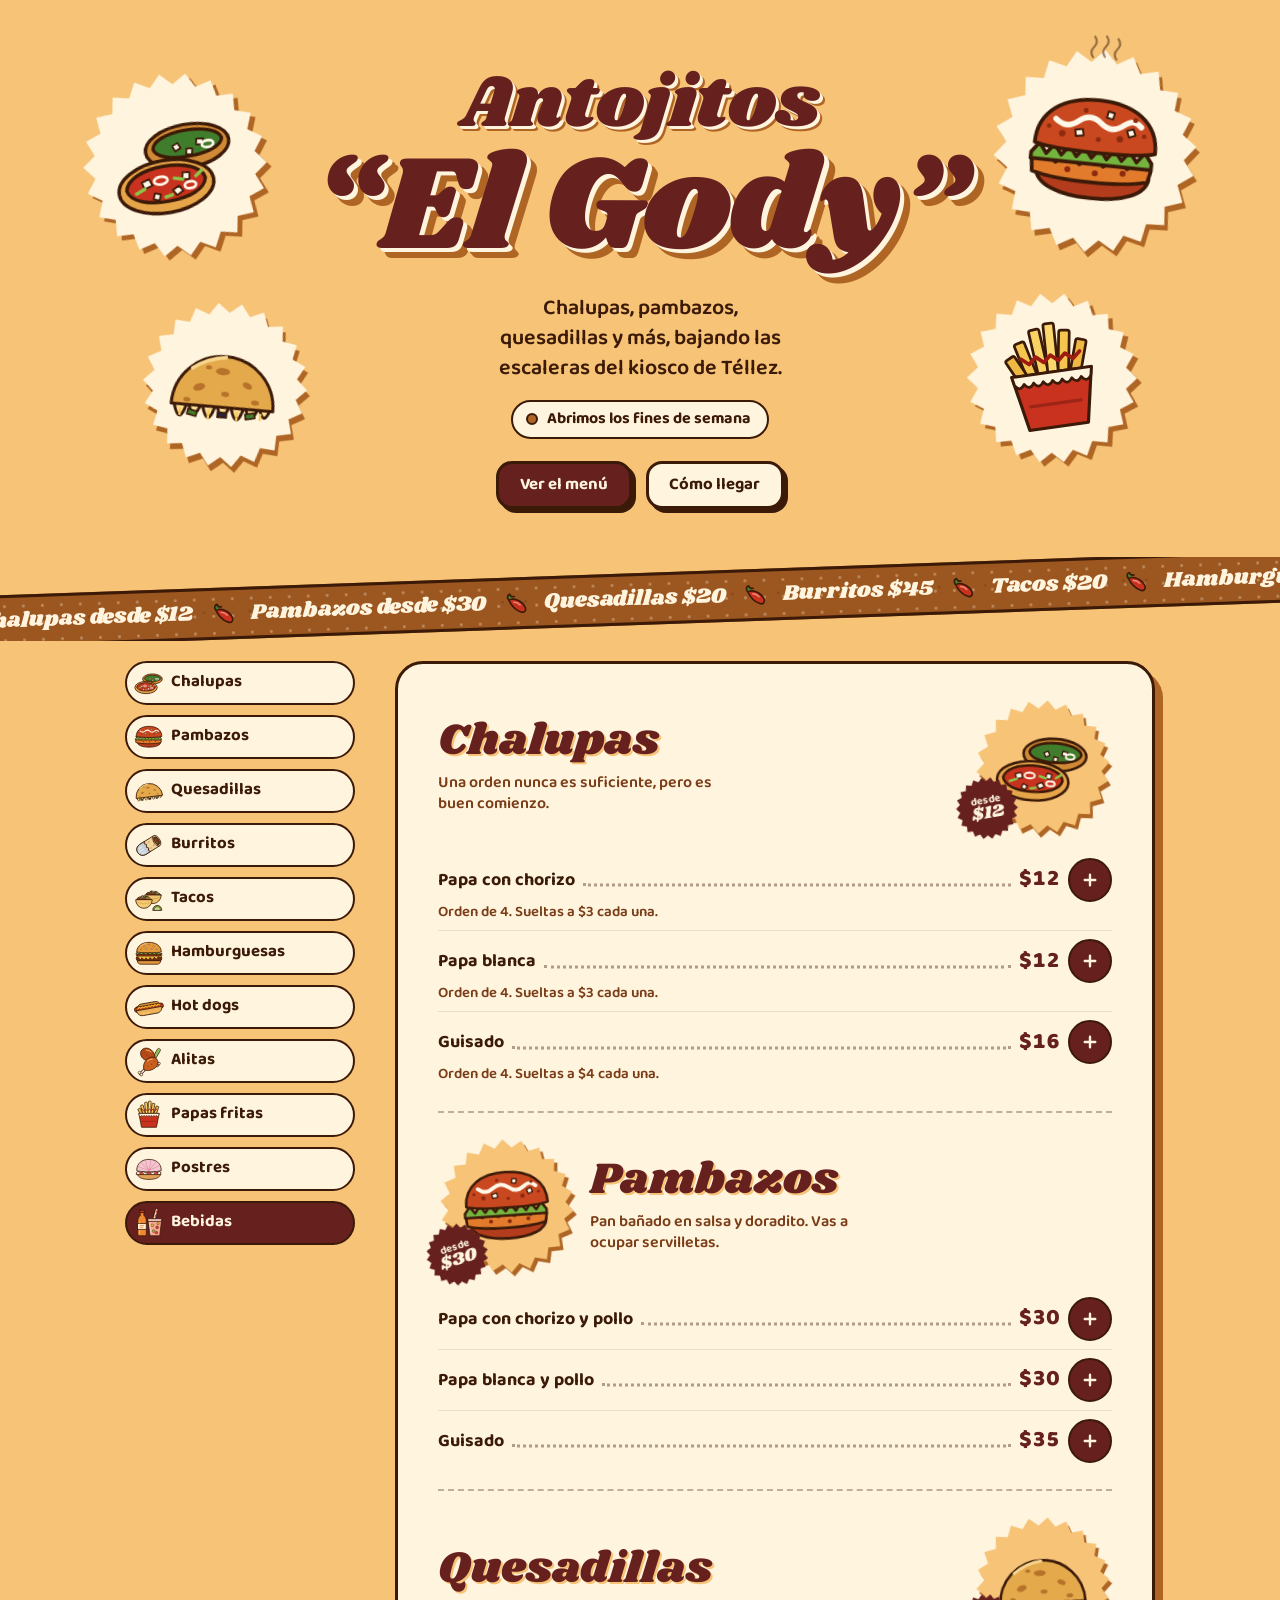
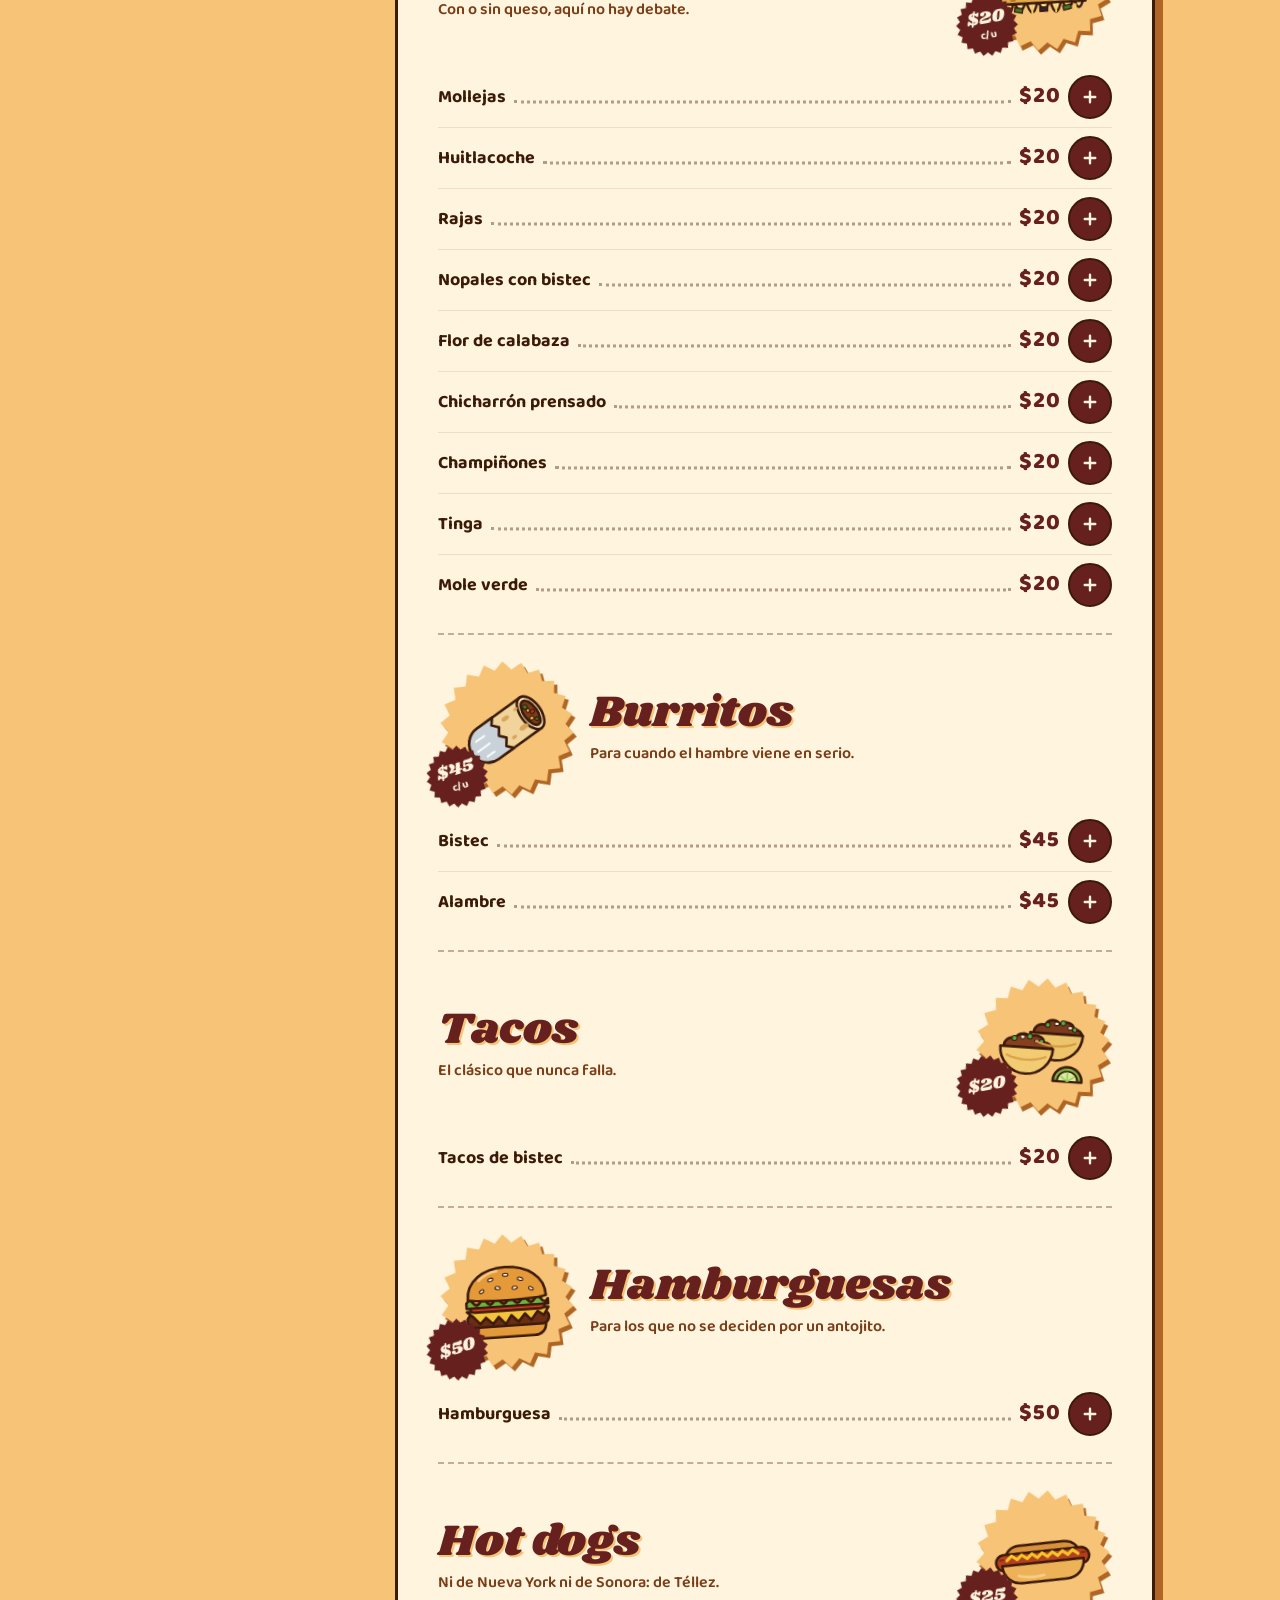
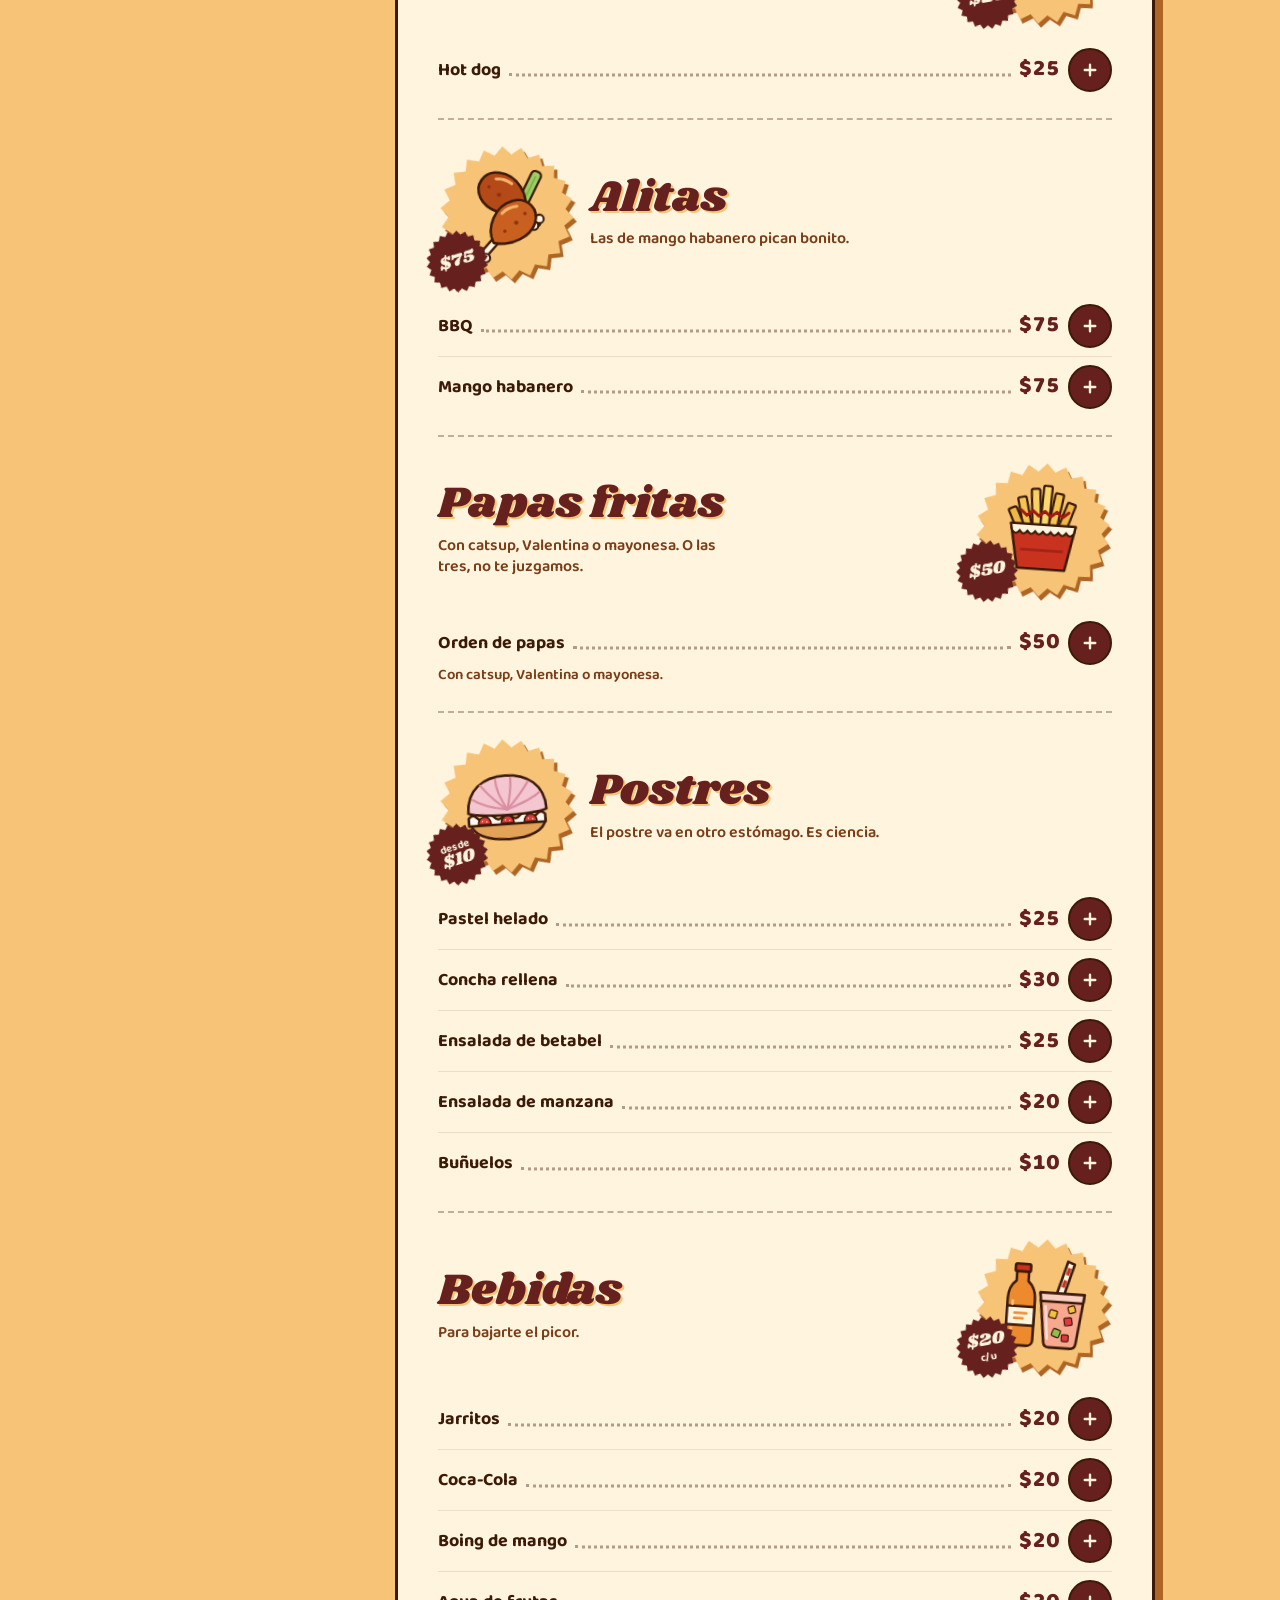
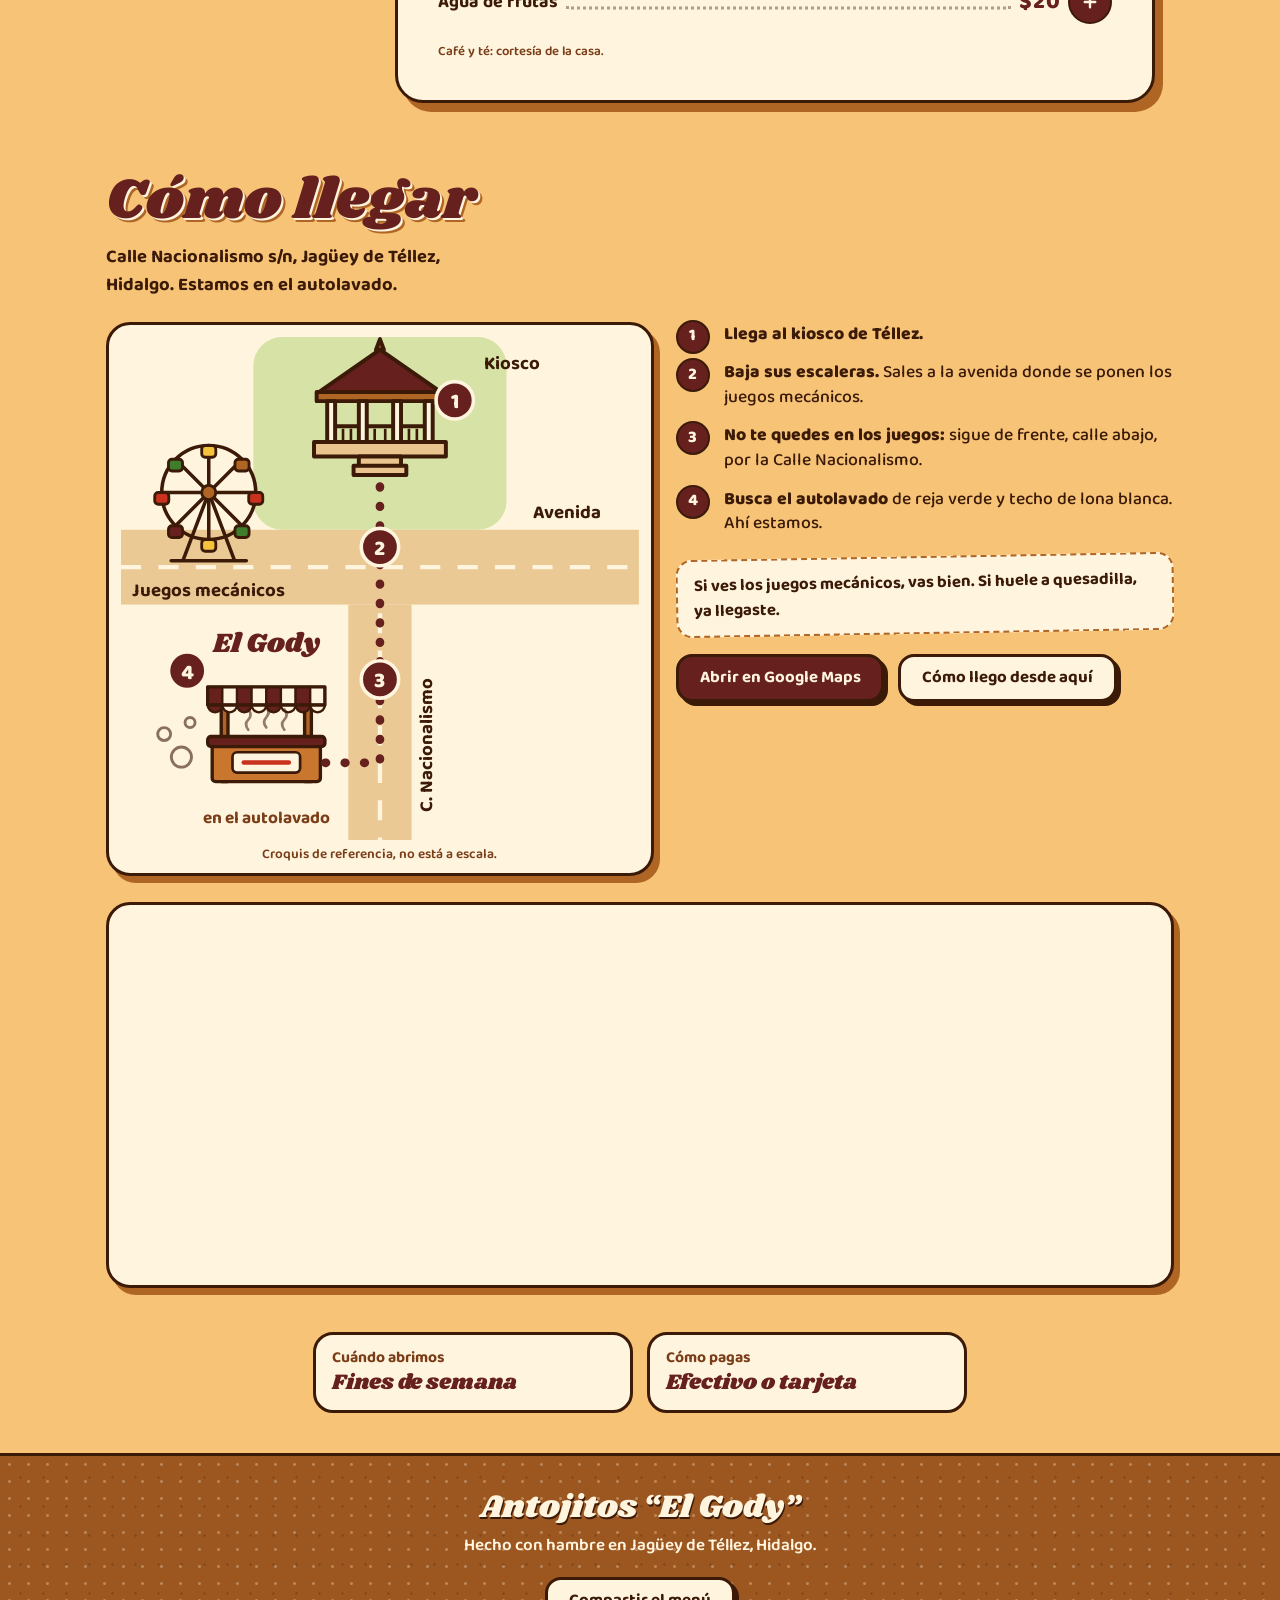
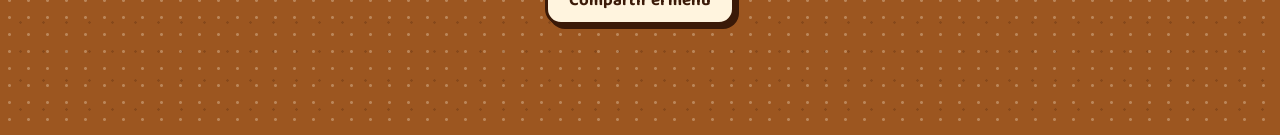
==== commit adf531cd: "Dirección sin número, El Gody a la izquierda en el croquis y pin en el mapa - La dirección queda com" ====
--- a/index.html
+++ b/index.html
@@ -48,7 +48,7 @@
     "paymentAccepted": "Efectivo, tarjeta",
     "address": {
       "@type": "PostalAddress",
-      "streetAddress": "C. Nacionalismo 377 (en el autolavado, abajo del kiosco)",
+      "streetAddress": "Calle Nacionalismo s/n (en el autolavado, abajo del kiosco)",
       "addressLocality": "Jagüey de Téllez",
       "addressRegion": "Hidalgo",
       "addressCountry": "MX"
@@ -310,7 +310,7 @@
 
 <section class="llegar" id="como-llegar" aria-labelledby="llegar-titulo">
   <h2 class="seccion__titulo" id="llegar-titulo">Cómo llegar</h2>
-  <p class="llegar__direccion">C. Nacionalismo 377, Jagüey de Téllez, Hidalgo. Estamos en el autolavado.</p>
+  <p class="llegar__direccion">Calle Nacionalismo s/n, Jagüey de Téllez, Hidalgo. Estamos en el autolavado.</p>
 
   <div class="llegar__grid">
     <figure class="croquis">
@@ -319,7 +319,7 @@
         <desc id="croquis-desc">Desde el kiosco de Téllez bajas las escaleras a la avenida donde se ponen los juegos mecánicos y sigues de frente, calle abajo, por la Calle Nacionalismo hasta el autolavado.</desc>
         <defs>
           <mask id="ruta-mascara" maskUnits="userSpaceOnUse" x="0" y="0" width="360" height="350">
-            <path class="ruta__trazo" d="M180 104V296H222" pathLength="1" fill="none" stroke="#fff" stroke-width="14" stroke-linecap="round" stroke-linejoin="round"/>
+            <path class="ruta__trazo" d="M180 104V296H138" pathLength="1" fill="none" stroke="#fff" stroke-width="14" stroke-linecap="round" stroke-linejoin="round"/>
           </mask>
         </defs>
         <rect x="92" y="0" width="176" height="134" rx="20" fill="#D6E2A6"/>
@@ -330,20 +330,20 @@
         <use href="#i-kiosko" x="125" y="-4" width="110" height="110"/>
         <use href="#i-rueda" x="12" y="64" width="98" height="98"/>
         <g fill="none" stroke="#3B1A08" stroke-width="2" opacity=".6">
-          <circle cx="318" cy="292" r="7"/><circle cx="330" cy="276" r="4.5"/><circle cx="312" cy="268" r="3.5"/>
+          <circle cx="42" cy="292" r="7"/><circle cx="30" cy="276" r="4.5"/><circle cx="48" cy="268" r="3.5"/>
         </g>
-        <use href="#i-puesto" x="212" y="226" width="94" height="94"/>
-        <path class="ruta" d="M180 104V296H222" fill="none" stroke="#66201E" stroke-width="6" stroke-linecap="round" stroke-dasharray="0.5 13" mask="url(#ruta-mascara)"/>
-        <text class="croquis__etiqueta" x="60" y="206" text-anchor="middle">Juegos mecánicos</text>
+        <use href="#i-puesto" x="54" y="226" width="94" height="94"/>
+        <path class="ruta" d="M180 104V296H138" fill="none" stroke="#66201E" stroke-width="6" stroke-linecap="round" stroke-dasharray="0.5 13" mask="url(#ruta-mascara)"/>
+        <text class="croquis__etiqueta" x="61" y="180" text-anchor="middle">Juegos mecánicos</text>
         <text class="croquis__etiqueta" x="310" y="126" text-anchor="middle">Avenida</text>
         <text class="croquis__etiqueta" x="252" y="22">Kiosco</text>
-        <text class="croquis__etiqueta" transform="translate(150 330) rotate(-90)">C. Nacionalismo</text>
-        <text class="croquis__aqui" x="259" y="219" text-anchor="middle">El Gody</text>
-        <text class="croquis__nota" x="259" y="338" text-anchor="middle">en el autolavado</text>
+        <text class="croquis__etiqueta" transform="translate(216 330) rotate(-90)">C. Nacionalismo</text>
+        <text class="croquis__aqui" x="101" y="219" text-anchor="middle">El Gody</text>
+        <text class="croquis__nota" x="101" y="338" text-anchor="middle">en el autolavado</text>
         <g class="croquis__paso"><circle cx="232" cy="44" r="13"/><text x="232" y="49.5" text-anchor="middle">1</text></g>
         <g class="croquis__paso"><circle cx="180" cy="146" r="13"/><text x="180" y="151.5" text-anchor="middle">2</text></g>
         <g class="croquis__paso"><circle cx="180" cy="238" r="13"/><text x="180" y="243.5" text-anchor="middle">3</text></g>
-        <g class="croquis__paso"><circle cx="314" cy="232" r="13"/><text x="314" y="237.5" text-anchor="middle">4</text></g>
+        <g class="croquis__paso"><circle cx="46" cy="232" r="13"/><text x="46" y="237.5" text-anchor="middle">4</text></g>
       </svg>
       <figcaption>Croquis de referencia, no está a escala.</figcaption>
     </figure>
@@ -364,7 +364,7 @@
   </div>
 
   <div class="mapa">
-    <iframe title="Mapa de Google con la ubicación de Antojitos El Gody" src="https://www.google.com/maps/embed?pb=!1m14!1m12!1m3!1d234.35105637788342!2d-98.78891992696958!3d19.982607148118195!2m3!1f0!2f0!3f0!3m2!1i1024!2i768!4f13.1!5e0!3m2!1ses-419!2smx!4v1795221778009!5m2!1ses-419!2smx" loading="lazy" referrerpolicy="strict-origin-when-cross-origin" allowfullscreen></iframe>
+    <iframe title="Mapa de Google con la ubicación de Antojitos El Gody" src="https://maps.google.com/maps?q=19.982607,-98.788920&amp;hl=es&amp;z=18&amp;output=embed" loading="lazy" referrerpolicy="strict-origin-when-cross-origin" allowfullscreen></iframe>
   </div>
 </section>
 
@@ -410,7 +410,7 @@
 
 <p class="aviso" id="aviso" role="status" aria-live="polite"></p>
 
-<script src="js/menu-data.js?v=1" defer></script>
-<script src="js/app.js?v=1" defer></script>
+<script src="js/menu-data.js?v=2" defer></script>
+<script src="js/app.js?v=2" defer></script>
 </body>
 </html>
